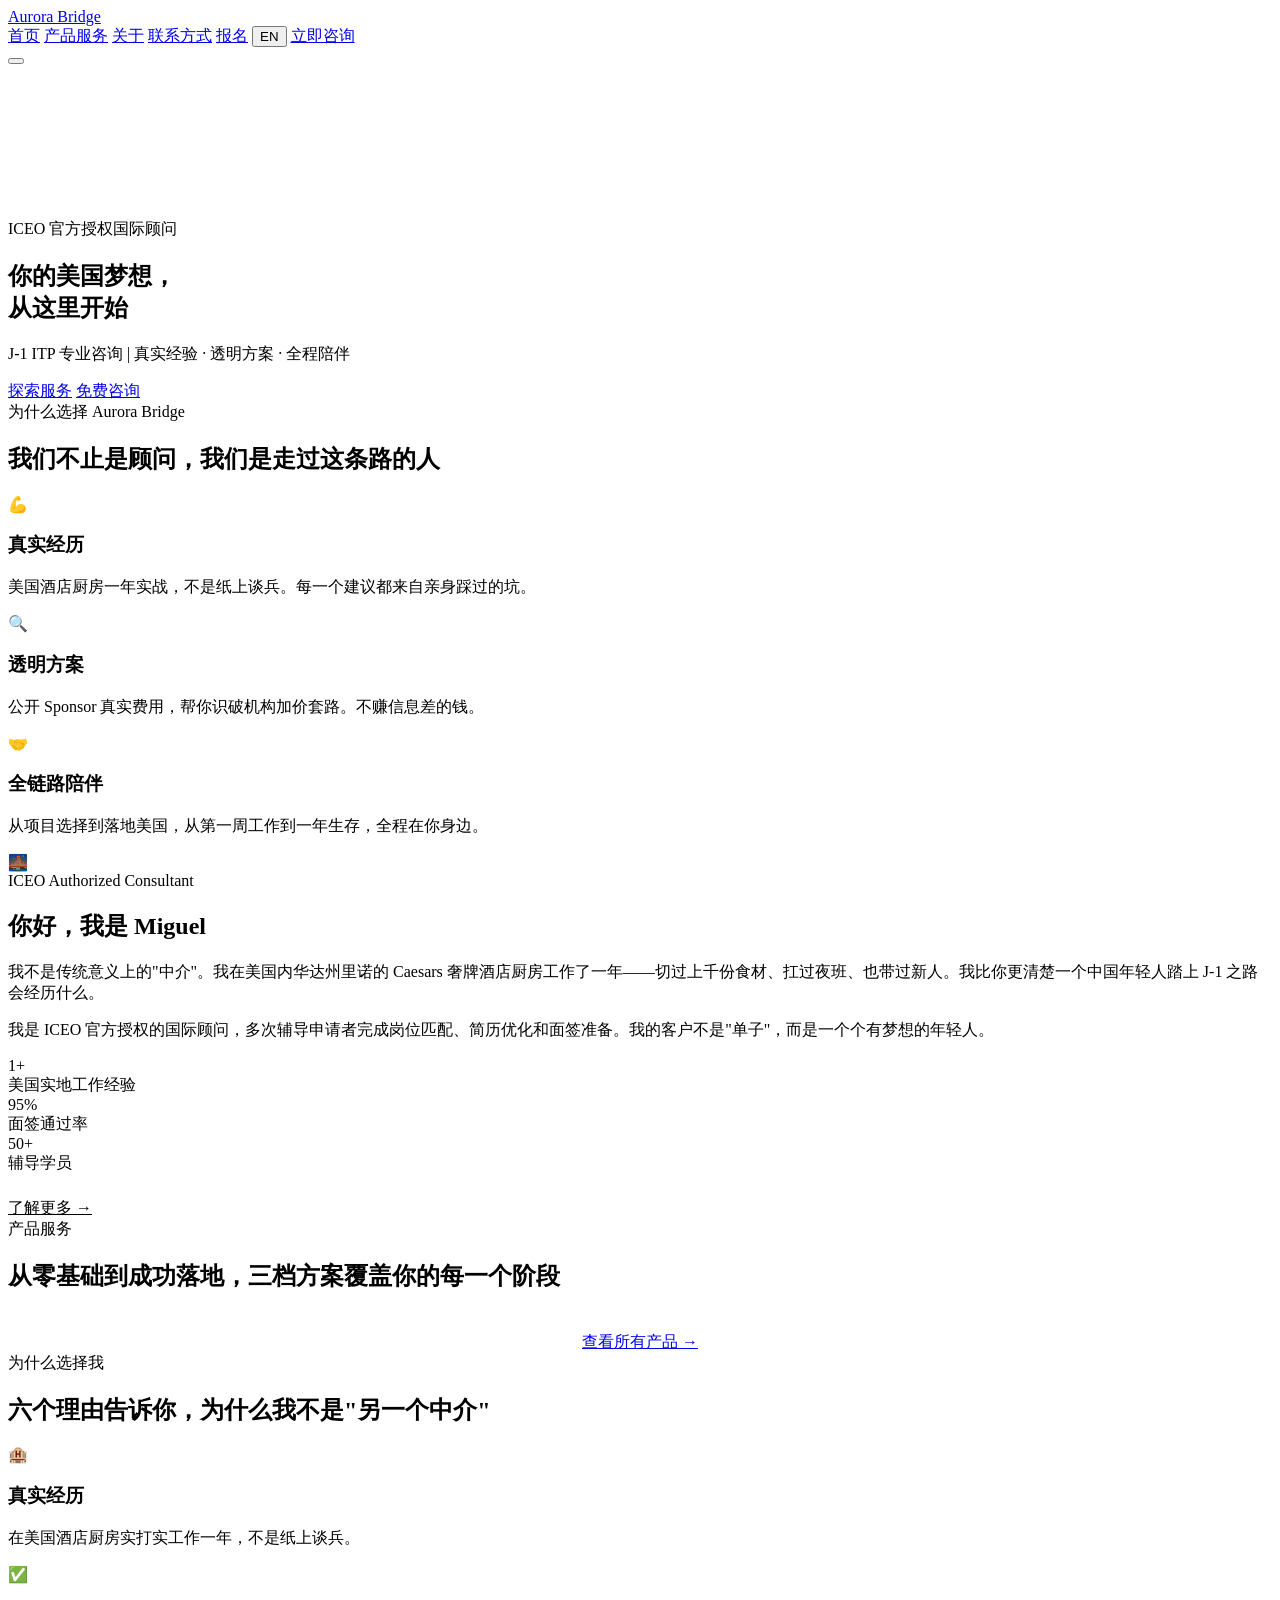
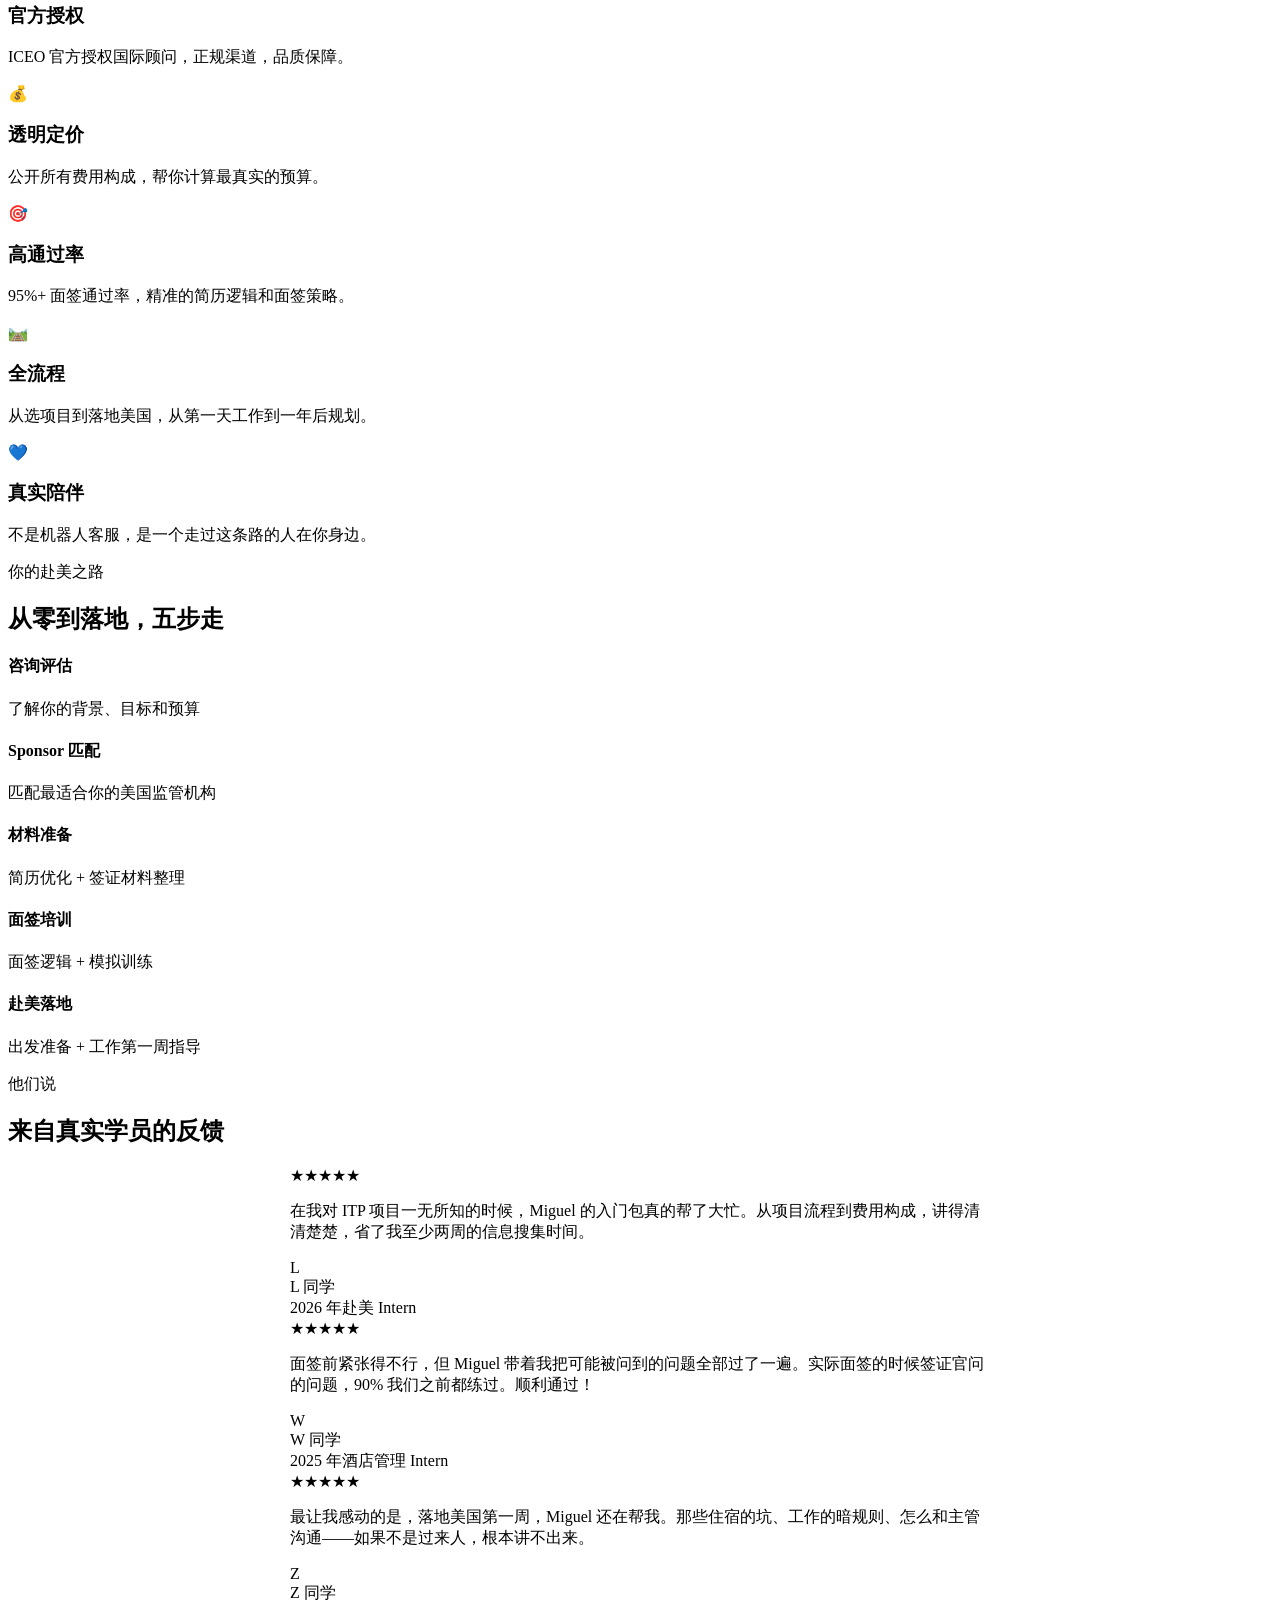
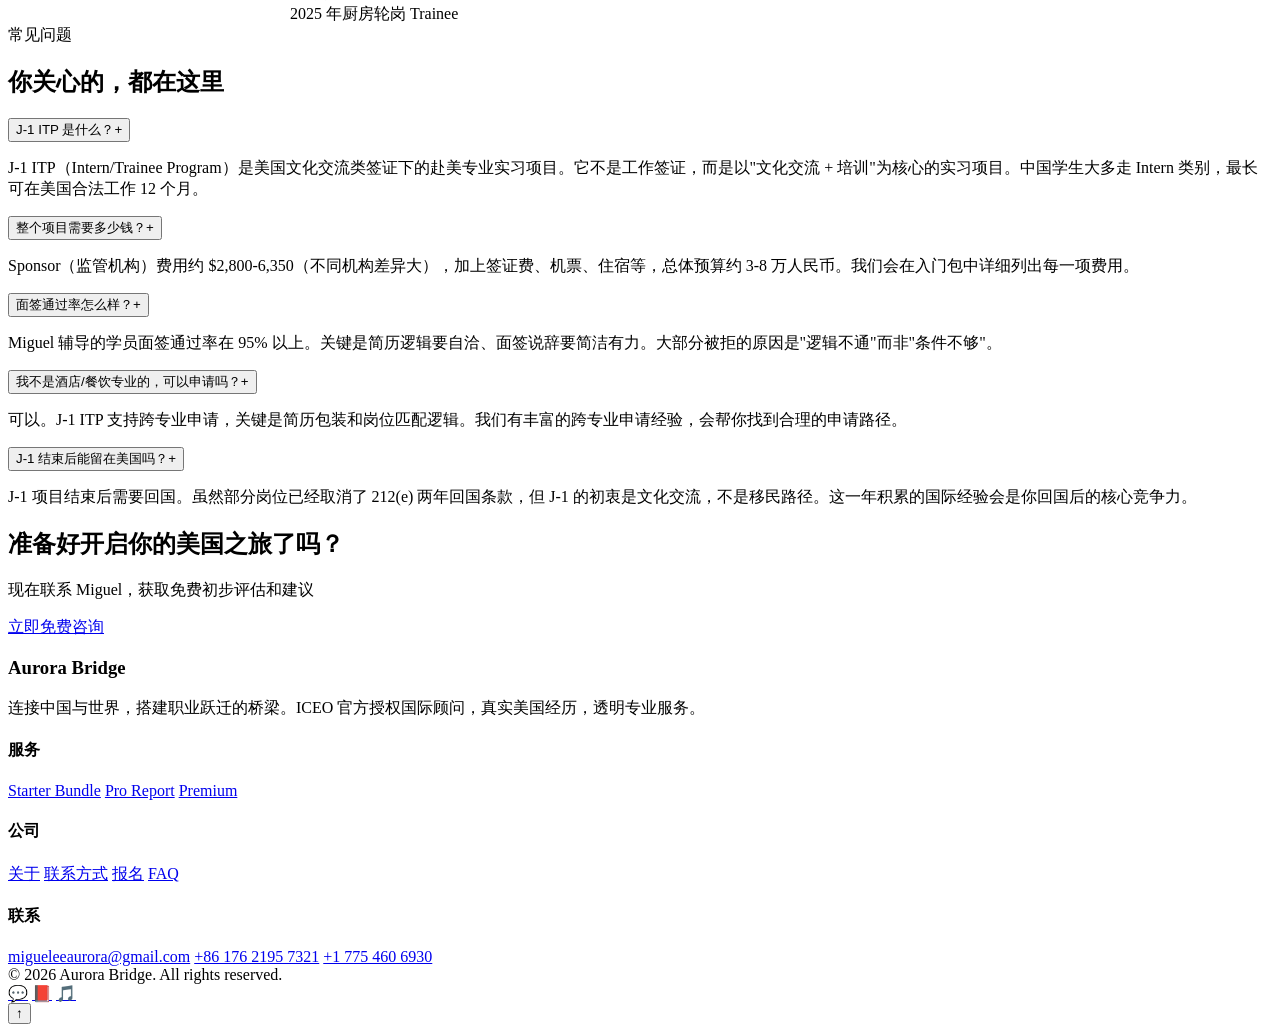
==== index.html @ aa737d5b "Add index.html" ====
<!DOCTYPE html>
<html lang="zh">
<head>
  <meta charset="UTF-8">
  <meta name="viewport" content="width=device-width, initial-scale=1.0">
  <meta name="description" content="Aurora Bridge 极光桥国际 — J-1 ITP Professional Consulting. Real U.S. experience, transparent pricing, end-to-end support for your American journey.">
  <meta name="keywords" content="J-1 ITP, 赴美实习, 美国带薪实习, 国际咨询, Aurora Bridge, Miguel Zhao">
  <meta property="og:title" content="Aurora Bridge — Your American Dream Starts Here">
  <meta property="og:description" content="J-1 ITP Professional Consulting | Real Experience · Transparent Pricing · Full Support">
  <meta property="og:type" content="website">
  <title data-i18n="">Aurora Bridge — 极光桥国际 | J-1 ITP 专业咨询</title>
  <link rel="stylesheet" href="css/styles.css">
  <link rel="icon" href="data:image/svg+xml,<svg xmlns='http://www.w3.org/2000/svg' viewBox='0 0 100 100'><text y='.9em' font-size='90'>🌉</text></svg>">
  <script async src="https://www.googletagmanager.com/gtag/js?id=G-YEW8C3ERGN"></script>
  <script>
    window.dataLayer = window.dataLayer || [];
    function gtag(){dataLayer.push(arguments);}
    gtag('js', new Date());
    gtag('config', 'G-YEW8C3ERGN');
  </script>

</head>
<body>

  <!-- Navigation -->
  <nav class="nav">
    <div class="nav-inner">
      <a href="index.html" class="nav-logo">
        <span class="nav-logo-dot"></span>
        Aurora Bridge
      </a>
      <div class="nav-links">
        <a href="index.html" data-i18n="nav.home">首页</a>
        <a href="products.html" data-i18n="nav.products">产品服务</a>
        <a href="about.html" data-i18n="nav.about">关于</a>
        <a href="contact.html" data-i18n="nav.contact">联系方式</a>
        <a href="register.html" data-i18n="nav.register">报名</a>
        <button id="nav-lang" class="nav-lang" onclick="toggleLang()">EN</button>
        <a href="consult.html" class="nav-cta" data-i18n="nav.consult">立即咨询</a>
      </div>
      <button class="nav-toggle" aria-label="Menu">
        <span></span><span></span><span></span>
      </button>
    </div>
  </nav>

  <!-- Hero Section -->
  <section class="hero">
    <canvas id="aurora-canvas"></canvas>
    <div class="hero-overlay"></div>
    <div class="hero-content">
      <div class="hero-badge" data-i18n="hero.badge">ICEO 官方授权国际顾问</div>
      <h1 class="hero-title">
        <span data-i18n="hero.title.part1">你的美国梦想，</span><br>
        <span class="gold" data-i18n="hero.title.part2">从这里开始</span>
      </h1>
      <p class="hero-subtitle" data-i18n="hero.subtitle">J-1 ITP 专业咨询 | 真实经验 · 透明方案 · 全程陪伴</p>
      <div class="hero-actions">
        <a href="products.html" class="btn btn-primary btn-lg" data-i18n="hero.cta.products">探索服务</a>
        <a href="consult.html" class="btn btn-outline btn-lg" data-i18n="hero.cta.consult">免费咨询</a>
      </div>
    </div>
    <div class="hero-scroll"><span></span></div>
  </section>

  <!-- Value Propositions -->
  <section class="section section-dark">
    <div class="container">
      <div class="section-header animate-on-scroll">
        <div class="section-label" data-i18n="value.title">为什么选择 Aurora Bridge</div>
        <h2 class="section-title" data-i18n="value.subtitle">我们不止是顾问，我们是走过这条路的人</h2>
      </div>
      <div class="value-grid">
        <div class="value-card animate-on-scroll delay-1">
          <div class="value-icon">💪</div>
          <h3 data-i18n="value1.title">真实经历</h3>
          <p data-i18n="value1.desc">美国酒店厨房一年实战，不是纸上谈兵。每一个建议都来自亲身踩过的坑。</p>
        </div>
        <div class="value-card animate-on-scroll delay-2">
          <div class="value-icon">🔍</div>
          <h3 data-i18n="value2.title">透明方案</h3>
          <p data-i18n="value2.desc">公开 Sponsor 真实费用，帮你识破机构加价套路。不赚信息差的钱。</p>
        </div>
        <div class="value-card animate-on-scroll delay-3">
          <div class="value-icon">🤝</div>
          <h3 data-i18n="value3.title">全链路陪伴</h3>
          <p data-i18n="value3.desc">从项目选择到落地美国，从第一周工作到一年生存，全程在你身边。</p>
        </div>
      </div>
    </div>
  </section>

  <!-- About Miguel -->
  <section class="section section-light" id="about">
    <div class="container">
      <div class="about-grid">
        <div class="about-visual animate-on-scroll">
          <div class="about-image-placeholder">🌉</div>
          <div class="about-badge">ICEO Authorized Consultant</div>
        </div>
        <div class="about-text animate-on-scroll delay-1">
          <h2 data-i18n="about.title">你好，我是 Miguel</h2>
          <p data-i18n="about.desc1">我不是传统意义上的"中介"。我在美国内华达州里诺的 Caesars 奢牌酒店厨房工作了一年——切过上千份食材、扛过夜班、也带过新人。我比你更清楚一个中国年轻人踏上 J-1 之路会经历什么。</p>
          <p data-i18n="about.desc2">我是 ICEO 官方授权的国际顾问，多次辅导申请者完成岗位匹配、简历优化和面签准备。我的客户不是"单子"，而是一个个有梦想的年轻人。</p>
          <div class="about-stats">
            <div class="about-stat">
              <div class="about-stat-number">1+</div>
              <div class="about-stat-label" data-i18n="about.stat1label">美国实地工作经验</div>
            </div>
            <div class="about-stat">
              <div class="about-stat-number">95%</div>
              <div class="about-stat-label" data-i18n="about.stat2label">面签通过率</div>
            </div>
            <div class="about-stat">
              <div class="about-stat-number">50+</div>
              <div class="about-stat-label" data-i18n="about.stat3label">辅导学员</div>
            </div>
          </div>
          <div style="margin-top:24px">
            <a href="about.html" class="btn btn-outline" style="color:var(--color-deep);border-color:var(--color-deep);" data-i18n="product.viewdetail">了解更多 →</a>
          </div>
        </div>
      </div>
    </div>
  </section>

  <!-- Products Preview -->
  <section class="section section-dark" id="products">
    <div class="container">
      <div class="section-header animate-on-scroll">
        <div class="section-label" data-i18n="products.title">产品服务</div>
        <h2 class="section-title" data-i18n="products.subtitle">从零基础到成功落地，三档方案覆盖你的每一个阶段</h2>
      </div>
      <div class="product-tiers" id="home-product-tiers"></div>
      <div style="text-align:center;margin-top:40px" class="animate-on-scroll">
        <a href="products.html" class="btn btn-outline">查看所有产品 →</a>
      </div>
    </div>
  </section>

  <!-- Why Choose -->
  <section class="section section-light">
    <div class="container">
      <div class="section-header animate-on-scroll">
        <div class="section-label" data-i18n="why.title">为什么选择我</div>
        <h2 class="section-title" data-i18n="why.subtitle">六个理由告诉你，为什么我不是"另一个中介"</h2>
      </div>
      <div class="why-grid">
        <div class="why-card animate-on-scroll delay-1">
          <div class="why-icon">🏨</div>
          <h3 data-i18n="why1.title">真实经历</h3>
          <p data-i18n="why1.desc">在美国酒店厨房实打实工作一年，不是纸上谈兵。</p>
        </div>
        <div class="why-card animate-on-scroll delay-2">
          <div class="why-icon">✅</div>
          <h3 data-i18n="why2.title">官方授权</h3>
          <p data-i18n="why2.desc">ICEO 官方授权国际顾问，正规渠道，品质保障。</p>
        </div>
        <div class="why-card animate-on-scroll delay-3">
          <div class="why-icon">💰</div>
          <h3 data-i18n="why3.title">透明定价</h3>
          <p data-i18n="why3.desc">公开所有费用构成，帮你计算最真实的预算。</p>
        </div>
        <div class="why-card animate-on-scroll delay-1">
          <div class="why-icon">🎯</div>
          <h3 data-i18n="why4.title">高通过率</h3>
          <p data-i18n="why4.desc">95%+ 面签通过率，精准的简历逻辑和面签策略。</p>
        </div>
        <div class="why-card animate-on-scroll delay-2">
          <div class="why-icon">🛤️</div>
          <h3 data-i18n="why5.title">全流程</h3>
          <p data-i18n="why5.desc">从选项目到落地美国，从第一天工作到一年后规划。</p>
        </div>
        <div class="why-card animate-on-scroll delay-3">
          <div class="why-icon">💙</div>
          <h3 data-i18n="why6.title">真实陪伴</h3>
          <p data-i18n="why6.desc">不是机器人客服，是一个走过这条路的人在你身边。</p>
        </div>
      </div>
    </div>
  </section>

  <!-- Process -->
  <section class="section section-dark">
    <div class="container">
      <div class="section-header animate-on-scroll">
        <div class="section-label" data-i18n="process.title">你的赴美之路</div>
        <h2 class="section-title" data-i18n="process.subtitle">从零到落地，五步走</h2>
      </div>
      <div class="process-timeline">
        <div class="process-step animate-on-scroll delay-1">
          <div class="process-dot"></div>
          <h4 data-i18n="step1.title">咨询评估</h4>
          <p data-i18n="step1.desc">了解你的背景、目标和预算</p>
        </div>
        <div class="process-step animate-on-scroll delay-2">
          <div class="process-dot"></div>
          <h4 data-i18n="step2.title">Sponsor 匹配</h4>
          <p data-i18n="step2.desc">匹配最适合你的美国监管机构</p>
        </div>
        <div class="process-step animate-on-scroll delay-3">
          <div class="process-dot"></div>
          <h4 data-i18n="step3.title">材料准备</h4>
          <p data-i18n="step3.desc">简历优化 + 签证材料整理</p>
        </div>
        <div class="process-step animate-on-scroll delay-4">
          <div class="process-dot"></div>
          <h4 data-i18n="step4.title">面签培训</h4>
          <p data-i18n="step4.desc">面签逻辑 + 模拟训练</p>
        </div>
        <div class="process-step animate-on-scroll delay-4">
          <div class="process-dot"></div>
          <h4 data-i18n="step5.title">赴美落地</h4>
          <p data-i18n="step5.desc">出发准备 + 工作第一周指导</p>
        </div>
      </div>
    </div>
  </section>

  <!-- Testimonials -->
  <section class="section section-light">
    <div class="container">
      <div class="section-header animate-on-scroll">
        <div class="section-label" data-i18n="testimonial.title">他们说</div>
        <h2 class="section-title" data-i18n="testimonial.subtitle">来自真实学员的反馈</h2>
      </div>
      <div style="max-width:700px;margin:0 auto;overflow:hidden">
        <div class="testimonial-track">
          <div class="testimonial-card">
            <div class="testimonial-stars">★★★★★</div>
            <p class="testimonial-text" data-i18n="testimonial1.text">在我对 ITP 项目一无所知的时候，Miguel 的入门包真的帮了大忙。从项目流程到费用构成，讲得清清楚楚，省了我至少两周的信息搜集时间。</p>
            <div class="testimonial-author">
              <div class="testimonial-avatar">L</div>
              <div>
                <div class="testimonial-name" data-i18n="testimonial1.name">L 同学</div>
                <div class="testimonial-role" data-i18n="testimonial1.role">2026 年赴美 Intern</div>
              </div>
            </div>
          </div>
          <div class="testimonial-card">
            <div class="testimonial-stars">★★★★★</div>
            <p class="testimonial-text" data-i18n="testimonial2.text">面签前紧张得不行，但 Miguel 带着我把可能被问到的问题全部过了一遍。实际面签的时候签证官问的问题，90% 我们之前都练过。顺利通过！</p>
            <div class="testimonial-author">
              <div class="testimonial-avatar">W</div>
              <div>
                <div class="testimonial-name" data-i18n="testimonial2.name">W 同学</div>
                <div class="testimonial-role" data-i18n="testimonial2.role">2025 年酒店管理 Intern</div>
              </div>
            </div>
          </div>
          <div class="testimonial-card">
            <div class="testimonial-stars">★★★★★</div>
            <p class="testimonial-text" data-i18n="testimonial3.text">最让我感动的是，落地美国第一周，Miguel 还在帮我。那些住宿的坑、工作的暗规则、怎么和主管沟通——如果不是过来人，根本讲不出来。</p>
            <div class="testimonial-author">
              <div class="testimonial-avatar">Z</div>
              <div>
                <div class="testimonial-name" data-i18n="testimonial3.name">Z 同学</div>
                <div class="testimonial-role" data-i18n="testimonial3.role">2025 年厨房轮岗 Trainee</div>
              </div>
            </div>
          </div>
        </div>
        <div class="testimonial-dots">
          <span class="testimonial-dot active"></span>
          <span class="testimonial-dot"></span>
          <span class="testimonial-dot"></span>
        </div>
      </div>
    </div>
  </section>

  <!-- FAQ -->
  <section class="section section-dark" id="faq">
    <div class="container">
      <div class="section-header animate-on-scroll">
        <div class="section-label" data-i18n="faq.title">常见问题</div>
        <h2 class="section-title" data-i18n="faq.subtitle">你关心的，都在这里</h2>
      </div>
      <div class="faq-list">
        <div class="faq-item">
          <button class="faq-question"><span data-i18n="faq1.q">J-1 ITP 是什么？</span><span class="faq-icon">+</span></button>
          <div class="faq-answer"><p data-i18n="faq1.a">J-1 ITP（Intern/Trainee Program）是美国文化交流类签证下的赴美专业实习项目。它不是工作签证，而是以"文化交流 + 培训"为核心的实习项目。中国学生大多走 Intern 类别，最长可在美国合法工作 12 个月。</p></div>
        </div>
        <div class="faq-item">
          <button class="faq-question"><span data-i18n="faq2.q">整个项目需要多少钱？</span><span class="faq-icon">+</span></button>
          <div class="faq-answer"><p data-i18n="faq2.a">Sponsor（监管机构）费用约 $2,800-6,350（不同机构差异大），加上签证费、机票、住宿等，总体预算约 3-8 万人民币。我们会在入门包中详细列出每一项费用。</p></div>
        </div>
        <div class="faq-item">
          <button class="faq-question"><span data-i18n="faq3.q">面签通过率怎么样？</span><span class="faq-icon">+</span></button>
          <div class="faq-answer"><p data-i18n="faq3.a">Miguel 辅导的学员面签通过率在 95% 以上。关键是简历逻辑要自洽、面签说辞要简洁有力。大部分被拒的原因是"逻辑不通"而非"条件不够"。</p></div>
        </div>
        <div class="faq-item">
          <button class="faq-question"><span data-i18n="faq4.q">我不是酒店/餐饮专业的，可以申请吗？</span><span class="faq-icon">+</span></button>
          <div class="faq-answer"><p data-i18n="faq4.a">可以。J-1 ITP 支持跨专业申请，关键是简历包装和岗位匹配逻辑。我们有丰富的跨专业申请经验，会帮你找到合理的申请路径。</p></div>
        </div>
        <div class="faq-item">
          <button class="faq-question"><span data-i18n="faq5.q">J-1 结束后能留在美国吗？</span><span class="faq-icon">+</span></button>
          <div class="faq-answer"><p data-i18n="faq5.a">J-1 项目结束后需要回国。虽然部分岗位已经取消了 212(e) 两年回国条款，但 J-1 的初衷是文化交流，不是移民路径。这一年积累的国际经验会是你回国后的核心竞争力。</p></div>
        </div>
      </div>
    </div>
  </section>

  <!-- CTA -->
  <section class="cta-section">
    <div class="container">
      <div class="cta-content animate-on-scroll">
        <h2 data-i18n="cta.title">准备好开启你的美国之旅了吗？</h2>
        <p data-i18n="cta.subtitle">现在联系 Miguel，获取免费初步评估和建议</p>
        <a href="consult.html" class="btn btn-primary btn-lg" data-i18n="cta.button">立即免费咨询</a>
      </div>
    </div>
  </section>

  <!-- Footer -->
  <footer class="footer">
    <div class="container">
      <div class="footer-grid">
        <div class="footer-brand">
          <h3>Aurora Bridge</h3>
          <p data-i18n="footer.brand.desc">连接中国与世界，搭建职业跃迁的桥梁。ICEO 官方授权国际顾问，真实美国经历，透明专业服务。</p>
        </div>
        <div class="footer-col">
          <h4 data-i18n="footer.services">服务</h4>
          <a href="products.html?id=starter-bundle">Starter Bundle</a>
          <a href="products.html?id=pro-report">Pro Report</a>
          <a href="products.html?id=premium-landing">Premium</a>
        </div>
        <div class="footer-col">
          <h4 data-i18n="footer.company">公司</h4>
          <a href="about.html" data-i18n="nav.about">关于</a>
          <a href="contact.html" data-i18n="nav.contact">联系方式</a>
        <a href="register.html" data-i18n="nav.register">报名</a>
          <a href="faq.html">FAQ</a>
        </div>
        <div class="footer-col">
          <h4 data-i18n="footer.contact">联系</h4>
          <a href="mailto:migueleeaurora@gmail.com">migueleeaurora@gmail.com</a>
          <a href="tel:+8617621957321">+86 176 2195 7321</a>
          <a href="tel:+17754606930">+1 775 460 6930</a>
        </div>
      </div>
      <div class="footer-bottom">
        <span data-i18n="footer.copyright">© 2026 Aurora Bridge. All rights reserved.</span>
        <div class="footer-social">
          <a href="#" title="WeChat">💬</a>
          <a href="#" title="小红书">📕</a>
          <a href="#" title="TikTok">🎵</a>
        </div>
      </div>
    </div>
  </footer>

  <!-- Back to Top -->
  <button class="back-to-top" onclick="window.scrollTo({top:0,behavior:'smooth'})">↑</button>

  <script src="js/i18n.js"></script>
  <script src="js/products.js"></script>
  <script src="js/app.js"></script>
  <script>
    // Render product tiers on home page
    document.addEventListener('DOMContentLoaded', () => {
      const container = document.getElementById('home-product-tiers');
      if (container) {
        const allProducts = products;
        container.innerHTML = allProducts.map(p => `
          <div class="tier-card ${p.featured ? 'featured' : ''} animate-on-scroll">
            <span class="tier-badge ${p.tier}">${p.tier === 'starter' ? '入门 Starter' : p.tier === 'pro' ? '进阶 Pro' : '尊享 Premium'}</span>
            <h3 class="tier-name">${p.name.zh}</h3>
            <div class="tier-desc">${p.tagline.zh}</div>
            <ul class="tier-list">
              ${p.includes.slice(0, 3).map(i => `<li>${i.zh}</li>`).join('')}
            </ul>
            <a href="product-detail.html?id=${p.id}" class="btn ${p.featured ? 'btn-primary' : 'btn-outline'}" style="${!p.featured ? 'color:var(--color-deep);border-color:var(--color-deep);' : ''}">查看详情 →</a>
          </div>
        `).join('');

        // Re-observe after dynamic content
        document.querySelectorAll('.animate-on-scroll').forEach(el => {
          const observer = new IntersectionObserver((entries) => {
            entries.forEach(entry => {
              if (entry.isIntersecting) entry.target.classList.add('visible');
            });
          }, { threshold: 0.15, rootMargin: '0px 0px -50px 0px' });
          observer.observe(el);
        });
      }
    });
  </script>
</body>
</html>
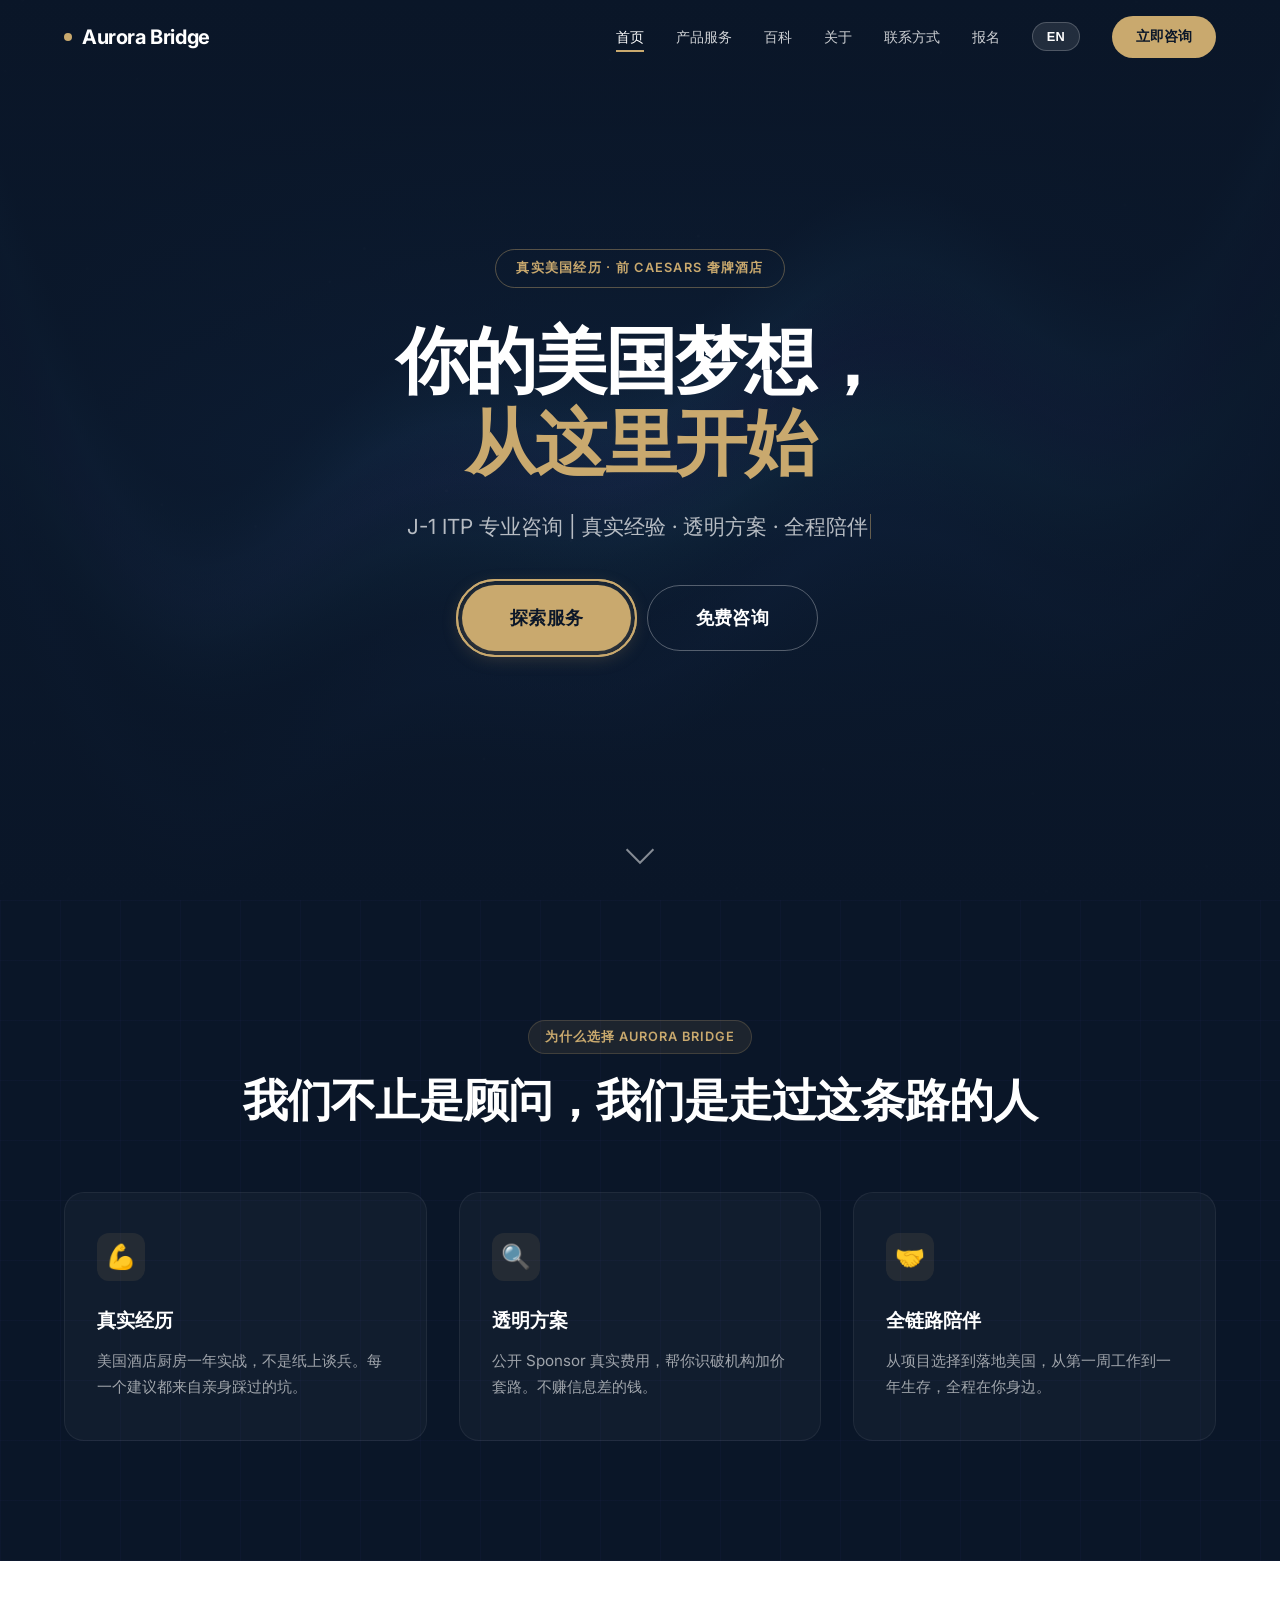
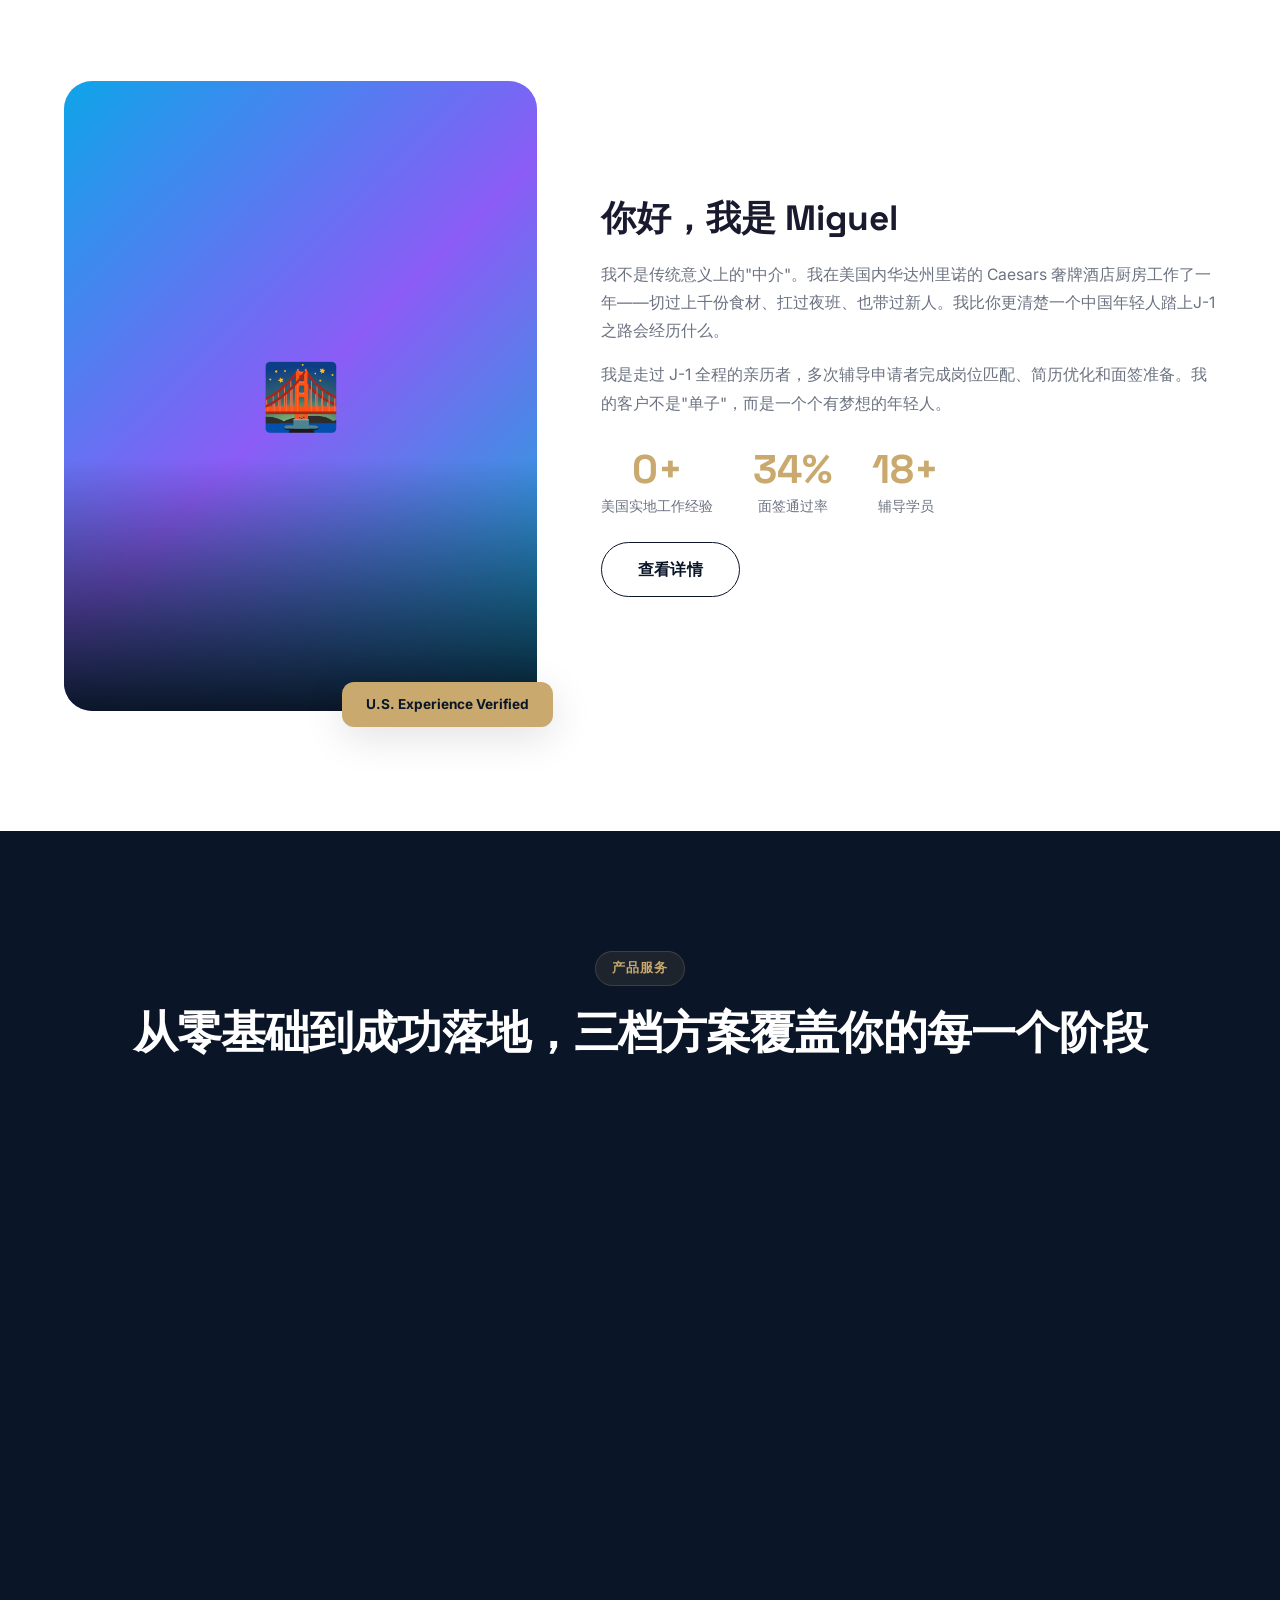
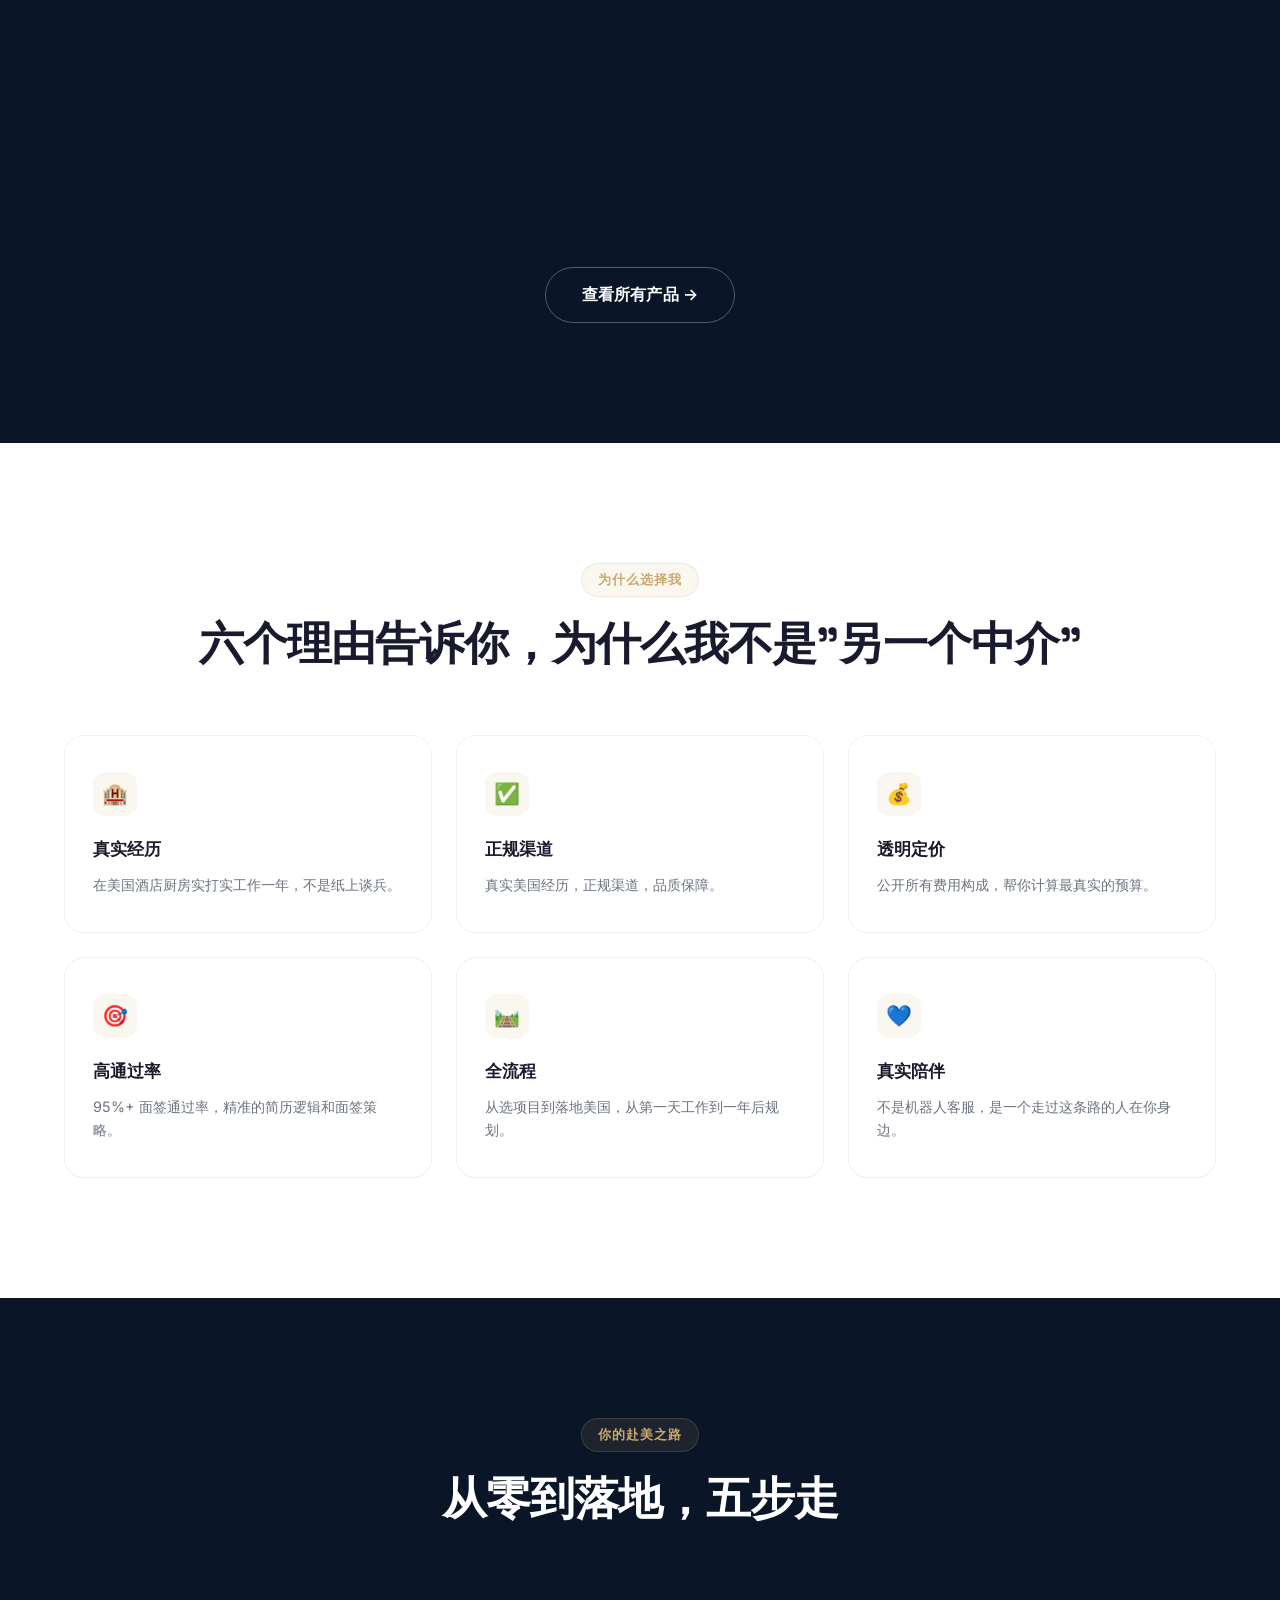
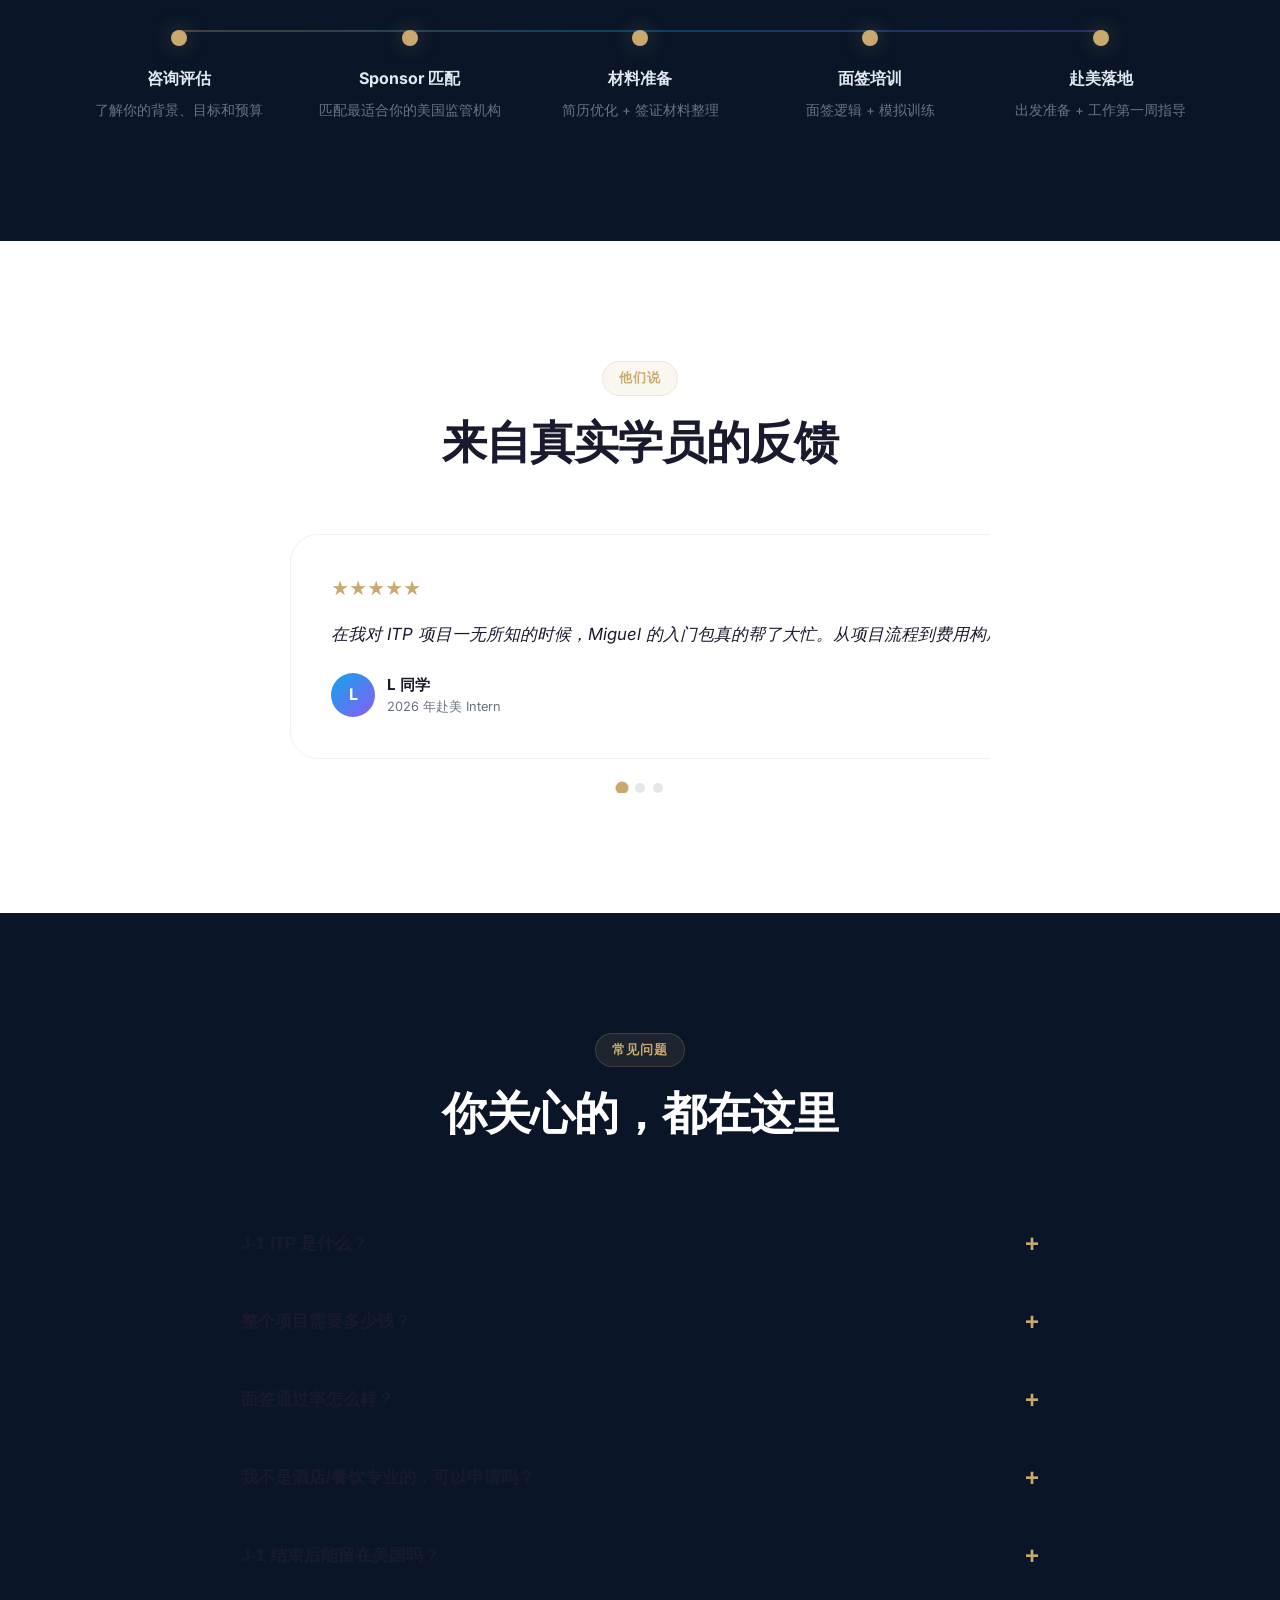
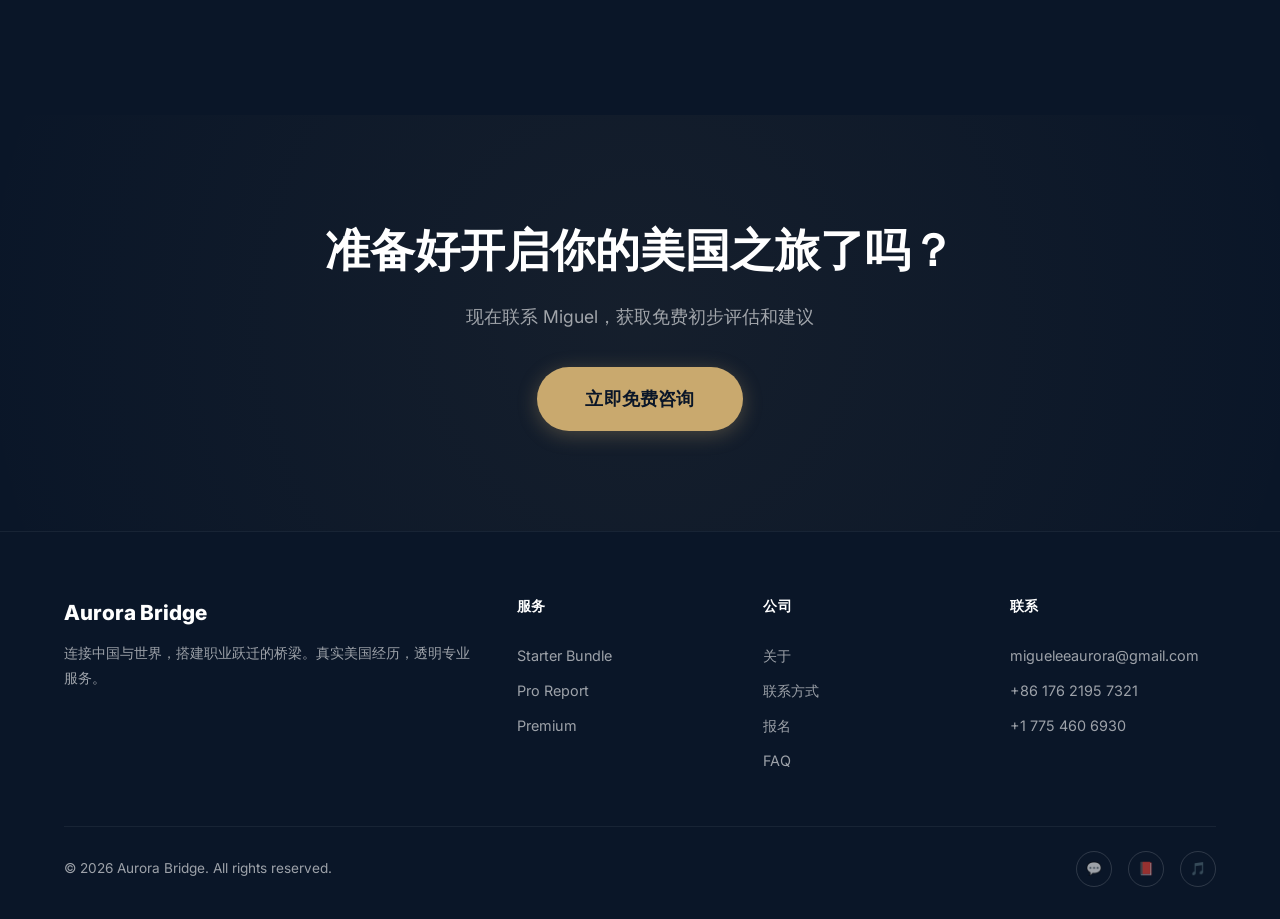
==== commit 4e9f73a1: "V2: 移除 ICEO + 调整价格 + 美式动态风格 + 百科页 + AI 助手" ====
--- a/index.html
+++ b/index.html
@@ -10,6 +10,8 @@
   <meta property="og:type" content="website">
   <title data-i18n="">Aurora Bridge — 极光桥国际 | J-1 ITP 专业咨询</title>
   <link rel="stylesheet" href="css/styles.css">
+  <link rel="preconnect" href="https://fonts.googleapis.com">
+  <link rel="preconnect" href="https://fonts.gstatic.com" crossorigin>
   <link rel="icon" href="data:image/svg+xml,<svg xmlns='http://www.w3.org/2000/svg' viewBox='0 0 100 100'><text y='.9em' font-size='90'>🌉</text></svg>">
   <script async src="https://www.googletagmanager.com/gtag/js?id=G-YEW8C3ERGN"></script>
   <script>
@@ -21,6 +23,9 @@
 
 </head>
 <body>
+
+  <!-- Reading Progress Bar -->
+  <div class="reading-progress" id="reading-progress"></div>
 
   <!-- Navigation -->
   <nav class="nav">
@@ -31,7 +36,8 @@
       </a>
       <div class="nav-links">
         <a href="index.html" data-i18n="nav.home">首页</a>
-        <a href="products.html" data-i18n="nav.products">产品服务</a>
+        <a href="products.html">产品服务</a>
+        <a href="guide.html">百科</a>
         <a href="about.html" data-i18n="nav.about">关于</a>
         <a href="contact.html" data-i18n="nav.contact">联系方式</a>
         <a href="register.html" data-i18n="nav.register">报名</a>
@@ -45,43 +51,43 @@
   </nav>
 
   <!-- Hero Section -->
-  <section class="hero">
+  <section class="hero" id="hero-section">
     <canvas id="aurora-canvas"></canvas>
     <div class="hero-overlay"></div>
     <div class="hero-content">
-      <div class="hero-badge" data-i18n="hero.badge">ICEO 官方授权国际顾问</div>
-      <h1 class="hero-title">
+      <div class="hero-badge reveal-scale" data-i18n="hero.badge">真实美国经历 · 前 Caesars 奢牌酒店</div>
+      <h1 class="hero-title reveal-up">
         <span data-i18n="hero.title.part1">你的美国梦想，</span><br>
         <span class="gold" data-i18n="hero.title.part2">从这里开始</span>
       </h1>
-      <p class="hero-subtitle" data-i18n="hero.subtitle">J-1 ITP 专业咨询 | 真实经验 · 透明方案 · 全程陪伴</p>
-      <div class="hero-actions">
-        <a href="products.html" class="btn btn-primary btn-lg" data-i18n="hero.cta.products">探索服务</a>
-        <a href="consult.html" class="btn btn-outline btn-lg" data-i18n="hero.cta.consult">免费咨询</a>
+      <p class="hero-subtitle typing-cursor reveal-up stagger-1" data-i18n="hero.subtitle">J-1 ITP 专业咨询 | 真实经验 · 透明方案 · 全程陪伴</p>
+      <div class="hero-actions reveal-up stagger-2">
+        <a href="products.html" class="btn btn-primary btn-lg pulse-ring" data-i18n="hero.cta.products">探索服务</a>
+        <a href="consult.html" class="btn btn-outline btn-lg btn-magnetic" data-i18n="hero.cta.consult">免费咨询</a>
       </div>
     </div>
     <div class="hero-scroll"><span></span></div>
   </section>
 
   <!-- Value Propositions -->
-  <section class="section section-dark">
-    <div class="container">
-      <div class="section-header animate-on-scroll">
+  <section class="section section-dark bg-grid">
+    <div class="container">
+      <div class="section-header reveal-up">
         <div class="section-label" data-i18n="value.title">为什么选择 Aurora Bridge</div>
         <h2 class="section-title" data-i18n="value.subtitle">我们不止是顾问，我们是走过这条路的人</h2>
       </div>
       <div class="value-grid">
-        <div class="value-card animate-on-scroll delay-1">
+        <div class="value-card glow-card reveal-up stagger-1">
           <div class="value-icon">💪</div>
           <h3 data-i18n="value1.title">真实经历</h3>
           <p data-i18n="value1.desc">美国酒店厨房一年实战，不是纸上谈兵。每一个建议都来自亲身踩过的坑。</p>
         </div>
-        <div class="value-card animate-on-scroll delay-2">
+        <div class="value-card glow-card reveal-up stagger-2">
           <div class="value-icon">🔍</div>
           <h3 data-i18n="value2.title">透明方案</h3>
-          <p data-i18n="value2.desc">公开 Sponsor 真实费用，帮你识破机构加价套路。不赚信息差的钱。</p>
-        </div>
-        <div class="value-card animate-on-scroll delay-3">
+          <p data-i18n="value2.desc">公开 Sponsor 真实费用��帮你识破机构加价套路。不赚信息差的钱。</p>
+        </div>
+        <div class="value-card glow-card reveal-up stagger-3">
           <div class="value-icon">🤝</div>
           <h3 data-i18n="value3.title">全链路陪伴</h3>
           <p data-i18n="value3.desc">从项目选择到落地美国，从第一周工作到一年生存，全程在你身边。</p>
@@ -96,12 +102,12 @@
       <div class="about-grid">
         <div class="about-visual animate-on-scroll">
           <div class="about-image-placeholder">🌉</div>
-          <div class="about-badge">ICEO Authorized Consultant</div>
+          <div class="about-badge">U.S. Experience Verified</div>
         </div>
         <div class="about-text animate-on-scroll delay-1">
           <h2 data-i18n="about.title">你好，我是 Miguel</h2>
           <p data-i18n="about.desc1">我不是传统意义上的"中介"。我在美国内华达州里诺的 Caesars 奢牌酒店厨房工作了一年——切过上千份食材、扛过夜班、也带过新人。我比你更清楚一个中国年轻人踏上 J-1 之路会经历什么。</p>
-          <p data-i18n="about.desc2">我是 ICEO 官方授权的国际顾问，多次辅导申请者完成岗位匹配、简历优化和面签准备。我的客户不是"单子"，而是一个个有梦想的年轻人。</p>
+          <p data-i18n="about.desc2">我是 走过 J-1 全程的亲历者，多次辅导申请者完成岗位匹配、简历优化和面签准备。我的客户不是"单子"，而是一个个有梦想的年轻人。</p>
           <div class="about-stats">
             <div class="about-stat">
               <div class="about-stat-number">1+</div>
@@ -154,7 +160,7 @@
         <div class="why-card animate-on-scroll delay-2">
           <div class="why-icon">✅</div>
           <h3 data-i18n="why2.title">官方授权</h3>
-          <p data-i18n="why2.desc">ICEO 官方授权国际顾问，正规渠道，品质保障。</p>
+          <p data-i18n="why2.desc">真实美国经历，正规渠道，品质保障。</p>
         </div>
         <div class="why-card animate-on-scroll delay-3">
           <div class="why-icon">💰</div>
@@ -318,7 +324,7 @@
       <div class="footer-grid">
         <div class="footer-brand">
           <h3>Aurora Bridge</h3>
-          <p data-i18n="footer.brand.desc">连接中国与世界，搭建职业跃迁的桥梁。ICEO 官方授权国际顾问，真实美国经历，透明专业服务。</p>
+          <p data-i18n="footer.brand.desc">连接中国与世界，搭建职业跃迁的桥梁。真实美国经历，透明专业服务。</p>
         </div>
         <div class="footer-col">
           <h4 data-i18n="footer.services">服务</h4>
@@ -356,6 +362,8 @@
 
   <script src="js/i18n.js"></script>
   <script src="js/products.js"></script>
+  <script src="js/knowledge-base.js"></script>
+  <script src="js/ai-assistant.js"></script>
   <script src="js/app.js"></script>
   <script>
     // Render product tiers on home page
@@ -363,27 +371,23 @@
       const container = document.getElementById('home-product-tiers');
       if (container) {
         const allProducts = products;
-        container.innerHTML = allProducts.map(p => `
-          <div class="tier-card ${p.featured ? 'featured' : ''} animate-on-scroll">
+        container.innerHTML = allProducts.map((p, i) => `
+          <div class="tier-card glow-card ${p.featured ? 'featured' : ''} reveal-up stagger-${i + 1}">
             <span class="tier-badge ${p.tier}">${p.tier === 'starter' ? '入门 Starter' : p.tier === 'pro' ? '进阶 Pro' : '尊享 Premium'}</span>
             <h3 class="tier-name">${p.name.zh}</h3>
-            <div class="tier-desc">${p.tagline.zh}</div>
+            <div class="tier-price" style="font-size:1.5rem;font-weight:700;margin:12px 0;color:var(--color-gold)">${p.price.zh} <span style="font-size:0.8rem;font-weight:400">起</span></div>
+            <div class="tier-desc" style="margin-bottom:16px">${p.tagline.zh}</div>
             <ul class="tier-list">
-              ${p.includes.slice(0, 3).map(i => `<li>${i.zh}</li>`).join('')}
+              ${p.includes.slice(0, 3).map(i => `<li>${i.zh.substring(0, 50)}...</li>`).join('')}
             </ul>
-            <a href="product-detail.html?id=${p.id}" class="btn ${p.featured ? 'btn-primary' : 'btn-outline'}" style="${!p.featured ? 'color:var(--color-deep);border-color:var(--color-deep);' : ''}">查看详情 →</a>
+            ${p.valueAnchor ? `
+              <div style="margin-top:16px;padding:12px;background:rgba(16,185,129,0.08);border:1px solid rgba(16,185,129,0.2);border-radius:8px;font-size:0.8rem;color:#059669;text-align:center">
+                ${p.valueAnchor.roi.zh}
+              </div>
+            ` : ''}
+            <a href="product-detail.html?id=${p.id}" class="btn ${p.featured ? 'btn-primary' : 'btn-outline'}" style="margin-top:16px;${!p.featured ? 'color:var(--color-deep);border-color:var(--color-deep);' : ''}">查看详情 →</a>
           </div>
         `).join('');
-
-        // Re-observe after dynamic content
-        document.querySelectorAll('.animate-on-scroll').forEach(el => {
-          const observer = new IntersectionObserver((entries) => {
-            entries.forEach(entry => {
-              if (entry.isIntersecting) entry.target.classList.add('visible');
-            });
-          }, { threshold: 0.15, rootMargin: '0px 0px -50px 0px' });
-          observer.observe(el);
-        });
       }
     });
   </script>
--- a/css/styles.css
+++ b/css/styles.css
@@ -0,0 +1,3197 @@
+/* ============================================================
+   Aurora Bridge / 极光桥国际 — Design System v2
+   ============================================================ */
+
+/* --- Google Fonts --- */
+@import url('https://fonts.googleapis.com/css2?family=Inter:wght@400;500;600;700;800;900&family=Space+Grotesk:wght@400;500;600;700&display=swap');
+
+/* --- CSS Variables --- */
+:root {
+  /* Colors — Core */
+  --color-deep: #0A1628;
+  --color-dark: #0F2440;
+  --color-mid: #1A3355;
+  --color-gold: #C9A96E;
+  --color-gold-light: #DBC594;
+  --color-gold-glow: rgba(201, 169, 110, 0.3);
+  --color-cream: #FAF9F6;
+  --color-white: #FFFFFF;
+  --color-text: #1A1A2E;
+  --color-text-light: #6B7280;
+  --color-text-on-dark: #E2E8F0;
+  --color-border: #E5E7EB;
+  --color-border-light: #F0F0F0;
+  --color-success: #10B981;
+  --color-error: #EF4444;
+
+  /* Aurora Colors */
+  --aurora-1: #0EA5E9;
+  --aurora-2: #8B5CF6;
+  --aurora-3: #06B6D4;
+  --aurora-4: #14B8A6;
+
+  /* New Accents — V2 */
+  --accent-electric: #6366F1;
+  --accent-cyan: #06B6D4;
+  --accent-emerald: #10B981;
+  --gradient-aurora: linear-gradient(135deg, #6366F1, #06B6D4, #10B981);
+  --gradient-hero: linear-gradient(180deg, #0A1628 0%, #0F2440 40%, #1A3355 100%);
+  --glow-purple: rgba(99, 102, 241, 0.15);
+  --glow-cyan: rgba(6, 182, 212, 0.12);
+
+  /* Typography */
+  --font-sans: "Inter", -apple-system, BlinkMacSystemFont, "SF Pro Display", "Segoe UI", "PingFang SC", "Hiragino Sans GB", "Microsoft YaHei", "Noto Sans SC", sans-serif;
+  --font-display: "Space Grotesk", "SF Pro Display", -apple-system, BlinkMacSystemFont, "PingFang SC", "Noto Sans SC", sans-serif;
+
+  /* Spacing */
+  --section-padding: 120px 0;
+  --container-max: 1200px;
+  --container-padding: 0 24px;
+
+  /* Shadows */
+  --shadow-sm: 0 1px 3px rgba(0, 0, 0, 0.08);
+  --shadow-md: 0 4px 20px rgba(0, 0, 0, 0.10);
+  --shadow-lg: 0 10px 40px rgba(0, 0, 0, 0.12);
+  --shadow-xl: 0 20px 60px rgba(0, 0, 0, 0.15);
+  --shadow-gold: 0 4px 24px rgba(201, 169, 110, 0.25);
+  --shadow-glow: 0 0 40px rgba(99, 102, 241, 0.15);
+
+  /* Border Radius */
+  --radius-sm: 8px;
+  --radius-md: 12px;
+  --radius-lg: 20px;
+  --radius-xl: 28px;
+  --radius-full: 9999px;
+
+  /* Transitions */
+  --transition-fast: 0.2s cubic-bezier(0.4, 0, 0.2, 1);
+  --transition-base: 0.3s cubic-bezier(0.4, 0, 0.2, 1);
+  --transition-slow: 0.6s cubic-bezier(0.4, 0, 0.2, 1);
+  --transition-spring: 0.5s cubic-bezier(0.34, 1.56, 0.64, 1);
+  --transition-smooth: 0.5s cubic-bezier(0.16, 1, 0.3, 1);
+}
+
+/* --- Reset & Base --- */
+*, *::before, *::after {
+  margin: 0;
+  padding: 0;
+  box-sizing: border-box;
+}
+
+html {
+  scroll-behavior: smooth;
+  font-size: 16px;
+  -webkit-font-smoothing: antialiased;
+  -moz-osx-font-smoothing: grayscale;
+}
+
+body {
+  font-family: var(--font-sans);
+  color: var(--color-text);
+  background: var(--color-cream);
+  line-height: 1.6;
+  overflow-x: hidden;
+}
+
+a {
+  text-decoration: none;
+  color: inherit;
+}
+
+ul { list-style: none; }
+
+img {
+  max-width: 100%;
+  height: auto;
+  display: block;
+}
+
+/* --- Container --- */
+.container {
+  max-width: var(--container-max);
+  margin: 0 auto;
+  padding: var(--container-padding);
+  width: 100%;
+}
+
+.container-narrow {
+  max-width: 900px;
+  margin: 0 auto;
+  padding: var(--container-padding);
+}
+
+/* ============================================================
+   Navigation
+   ============================================================ */
+
+.nav {
+  position: fixed;
+  top: 0;
+  left: 0;
+  right: 0;
+  z-index: 1000;
+  padding: 16px 0;
+  transition: var(--transition-base);
+}
+
+.nav.scrolled {
+  background: rgba(10, 22, 40, 0.85);
+  backdrop-filter: blur(20px);
+  -webkit-backdrop-filter: blur(20px);
+  box-shadow: 0 4px 30px rgba(0, 0, 0, 0.15);
+  padding: 10px 0;
+}
+
+.nav-inner {
+  display: flex;
+  align-items: center;
+  justify-content: space-between;
+  max-width: var(--container-max);
+  margin: 0 auto;
+  padding: var(--container-padding);
+}
+
+.nav-logo {
+  display: flex;
+  align-items: center;
+  gap: 10px;
+  font-size: 1.25rem;
+  font-weight: 700;
+  color: var(--color-white);
+  letter-spacing: -0.02em;
+}
+
+.nav-logo-dot {
+  width: 8px;
+  height: 8px;
+  background: var(--color-gold);
+  border-radius: 50%;
+  animation: logoPulse 2s ease-in-out infinite;
+}
+
+@keyframes logoPulse {
+  0%, 100% { opacity: 1; transform: scale(1); }
+  50% { opacity: 0.5; transform: scale(1.5); }
+}
+
+.nav-links {
+  display: flex;
+  align-items: center;
+  gap: 32px;
+}
+
+.nav-links a {
+  color: rgba(255, 255, 255, 0.8);
+  font-size: 0.9rem;
+  font-weight: 500;
+  transition: var(--transition-fast);
+  position: relative;
+}
+
+.nav-links a:hover,
+.nav-links a.active {
+  color: var(--color-white);
+}
+
+.nav-links a::after {
+  content: '';
+  position: absolute;
+  bottom: -4px;
+  left: 0;
+  right: 0;
+  height: 2px;
+  background: var(--color-gold);
+  transform: scaleX(0);
+  transition: transform var(--transition-base);
+}
+
+.nav-links a:hover::after,
+.nav-links a.active::after {
+  transform: scaleX(1);
+}
+
+.nav-lang {
+  background: rgba(255, 255, 255, 0.1);
+  border: 1px solid rgba(255, 255, 255, 0.2);
+  color: var(--color-white);
+  padding: 6px 14px;
+  border-radius: var(--radius-full);
+  font-size: 0.8rem;
+  font-weight: 600;
+  cursor: pointer;
+  transition: var(--transition-fast);
+  letter-spacing: 0.02em;
+}
+
+.nav-lang:hover {
+  background: rgba(255, 255, 255, 0.2);
+  border-color: rgba(255, 255, 255, 0.4);
+}
+
+.nav-cta {
+  background: var(--color-gold);
+  color: var(--color-deep) !important;
+  padding: 10px 24px;
+  border-radius: var(--radius-full);
+  font-weight: 600 !important;
+  font-size: 0.85rem !important;
+  transition: var(--transition-spring) !important;
+}
+
+.nav-cta:hover {
+  transform: scale(1.05);
+  box-shadow: var(--shadow-gold);
+}
+
+.nav-cta::after { display: none !important; }
+
+/* Mobile Nav */
+.nav-toggle {
+  display: none;
+  flex-direction: column;
+  gap: 5px;
+  cursor: pointer;
+  z-index: 1001;
+  background: none;
+  border: none;
+  padding: 4px;
+}
+
+.nav-toggle span {
+  display: block;
+  width: 24px;
+  height: 2px;
+  background: var(--color-white);
+  border-radius: 2px;
+  transition: var(--transition-base);
+}
+
+.nav-toggle.active span:nth-child(1) {
+  transform: rotate(45deg) translate(5px, 5px);
+}
+
+.nav-toggle.active span:nth-child(2) {
+  opacity: 0;
+}
+
+.nav-toggle.active span:nth-child(3) {
+  transform: rotate(-45deg) translate(5px, -5px);
+}
+
+@media (max-width: 768px) {
+  .nav-toggle { display: flex; }
+
+  .nav-links {
+    position: fixed;
+    top: 0;
+    right: -100%;
+    width: 280px;
+    height: 100vh;
+    background: var(--color-deep);
+    flex-direction: column;
+    justify-content: center;
+    gap: 24px;
+    padding: 60px 40px;
+    transition: var(--transition-base);
+    box-shadow: -10px 0 40px rgba(0, 0, 0, 0.3);
+  }
+
+  .nav-links.open {
+    right: 0;
+  }
+
+  .nav-lang { margin-top: 12px; }
+}
+
+/* ============================================================
+   Hero Section
+   ============================================================ */
+
+.hero {
+  position: relative;
+  min-height: 100vh;
+  display: flex;
+  align-items: center;
+  justify-content: center;
+  overflow: hidden;
+  background: var(--color-deep);
+}
+
+#aurora-canvas {
+  position: absolute;
+  top: 0;
+  left: 0;
+  width: 100%;
+  height: 100%;
+  z-index: 1;
+}
+
+.hero-overlay {
+  position: absolute;
+  top: 0;
+  left: 0;
+  width: 100%;
+  height: 100%;
+  background: radial-gradient(ellipse at center, rgba(10, 22, 40, 0.4) 0%, rgba(10, 22, 40, 0.85) 70%);
+  z-index: 2;
+}
+
+.hero-content {
+  position: relative;
+  z-index: 3;
+  text-align: center;
+  max-width: 800px;
+  padding: 0 24px;
+}
+
+.hero-badge {
+  display: inline-block;
+  padding: 8px 20px;
+  border: 1px solid rgba(201, 169, 110, 0.4);
+  border-radius: var(--radius-full);
+  color: var(--color-gold);
+  font-size: 0.8rem;
+  font-weight: 600;
+  letter-spacing: 0.1em;
+  text-transform: uppercase;
+  margin-bottom: 32px;
+  animation: fadeInUp 0.8s ease-out;
+}
+
+.hero-title {
+  font-family: var(--font-display);
+  font-size: clamp(2.5rem, 6vw, 4.5rem);
+  font-weight: 800;
+  color: var(--color-white);
+  line-height: 1.15;
+  letter-spacing: -0.03em;
+  margin-bottom: 24px;
+  animation: fadeInUp 0.8s ease-out 0.15s both;
+}
+
+.hero-title .gold {
+  color: var(--color-gold);
+}
+
+.hero-subtitle {
+  font-size: clamp(1rem, 2vw, 1.3rem);
+  color: rgba(255, 255, 255, 0.7);
+  margin-bottom: 40px;
+  line-height: 1.7;
+  animation: fadeInUp 0.8s ease-out 0.3s both;
+}
+
+.hero-actions {
+  display: flex;
+  gap: 16px;
+  justify-content: center;
+  flex-wrap: wrap;
+  animation: fadeInUp 0.8s ease-out 0.45s both;
+}
+
+.btn {
+  display: inline-flex;
+  align-items: center;
+  justify-content: center;
+  padding: 14px 36px;
+  border-radius: var(--radius-full);
+  font-size: 1rem;
+  font-weight: 600;
+  cursor: pointer;
+  border: none;
+  transition: var(--transition-spring);
+  letter-spacing: 0.01em;
+}
+
+.btn-primary {
+  background: var(--color-gold);
+  color: var(--color-deep);
+  box-shadow: 0 4px 20px rgba(201, 169, 110, 0.3);
+}
+
+.btn-primary:hover {
+  transform: translateY(-2px) scale(1.03);
+  box-shadow: 0 8px 32px rgba(201, 169, 110, 0.4);
+}
+
+.btn-outline {
+  background: transparent;
+  color: var(--color-white);
+  border: 1.5px solid rgba(255, 255, 255, 0.3);
+}
+
+.btn-outline:hover {
+  border-color: var(--color-white);
+  background: rgba(255, 255, 255, 0.05);
+  transform: translateY(-2px);
+}
+
+.btn-lg {
+  padding: 18px 48px;
+  font-size: 1.1rem;
+}
+
+.hero-scroll {
+  position: absolute;
+  bottom: 40px;
+  left: 50%;
+  transform: translateX(-50%);
+  z-index: 3;
+  animation: bounce 2s ease-in-out infinite;
+}
+
+.hero-scroll span {
+  display: block;
+  width: 20px;
+  height: 20px;
+  border-right: 2px solid rgba(255, 255, 255, 0.5);
+  border-bottom: 2px solid rgba(255, 255, 255, 0.5);
+  transform: rotate(45deg);
+}
+
+@keyframes bounce {
+  0%, 100% { transform: translateX(-50%) translateY(0); }
+  50% { transform: translateX(-50%) translateY(10px); }
+}
+
+@keyframes fadeInUp {
+  from { opacity: 0; transform: translateY(30px); }
+  to { opacity: 1; transform: translateY(0); }
+}
+
+/* ============================================================
+   Section Common
+   ============================================================ */
+
+.section {
+  padding: var(--section-padding);
+  position: relative;
+}
+
+.section-dark {
+  background: var(--color-deep);
+  color: var(--color-text-on-dark);
+}
+
+.section-light {
+  background: var(--color-white);
+}
+
+.section-header {
+  text-align: center;
+  margin-bottom: 64px;
+}
+
+.section-label {
+  display: inline-block;
+  padding: 6px 16px;
+  background: rgba(201, 169, 110, 0.1);
+  border: 1px solid rgba(201, 169, 110, 0.2);
+  border-radius: var(--radius-full);
+  color: var(--color-gold);
+  font-size: 0.8rem;
+  font-weight: 600;
+  letter-spacing: 0.08em;
+  text-transform: uppercase;
+  margin-bottom: 20px;
+}
+
+.section-title {
+  font-family: var(--font-display);
+  font-size: clamp(1.8rem, 3.5vw, 2.8rem);
+  font-weight: 800;
+  letter-spacing: -0.02em;
+  margin-bottom: 16px;
+  line-height: 1.2;
+}
+
+.section-dark .section-title {
+  color: var(--color-white);
+}
+
+.section-desc {
+  font-size: 1.1rem;
+  color: var(--color-text-light);
+  max-width: 600px;
+  margin: 0 auto;
+  line-height: 1.7;
+}
+
+.section-dark .section-desc {
+  color: rgba(255, 255, 255, 0.6);
+}
+
+/* ============================================================
+   Animate on Scroll
+   ============================================================ */
+
+.animate-on-scroll {
+  opacity: 0;
+  transform: translateY(40px);
+  transition: opacity 0.8s ease-out, transform 0.8s ease-out;
+}
+
+.animate-on-scroll.visible {
+  opacity: 1;
+  transform: translateY(0);
+}
+
+.animate-on-scroll.delay-1 { transition-delay: 0.1s; }
+.animate-on-scroll.delay-2 { transition-delay: 0.2s; }
+.animate-on-scroll.delay-3 { transition-delay: 0.3s; }
+.animate-on-scroll.delay-4 { transition-delay: 0.4s; }
+
+/* ============================================================
+   Value Props (3 cards)
+   ============================================================ */
+
+.value-grid {
+  display: grid;
+  grid-template-columns: repeat(3, 1fr);
+  gap: 32px;
+}
+
+.value-card {
+  background: rgba(255, 255, 255, 0.03);
+  border: 1px solid rgba(255, 255, 255, 0.06);
+  border-radius: var(--radius-lg);
+  padding: 40px 32px;
+  transition: var(--transition-base);
+  position: relative;
+  overflow: hidden;
+}
+
+.value-card::before {
+  content: '';
+  position: absolute;
+  top: 0;
+  left: 0;
+  right: 0;
+  height: 3px;
+  background: linear-gradient(90deg, var(--aurora-2), var(--aurora-3), var(--aurora-4));
+  transform: scaleX(0);
+  transition: transform var(--transition-base);
+}
+
+.value-card:hover {
+  transform: translateY(-6px);
+  border-color: rgba(255, 255, 255, 0.15);
+  box-shadow: 0 20px 40px rgba(0, 0, 0, 0.3);
+}
+
+.value-card:hover::before {
+  transform: scaleX(1);
+}
+
+.value-icon {
+  width: 48px;
+  height: 48px;
+  border-radius: var(--radius-md);
+  background: rgba(201, 169, 110, 0.1);
+  display: flex;
+  align-items: center;
+  justify-content: center;
+  margin-bottom: 24px;
+  font-size: 1.5rem;
+}
+
+.value-card h3 {
+  font-size: 1.2rem;
+  font-weight: 700;
+  margin-bottom: 12px;
+  color: var(--color-white);
+}
+
+.value-card p {
+  font-size: 0.95rem;
+  color: rgba(255, 255, 255, 0.6);
+  line-height: 1.7;
+}
+
+@media (max-width: 768px) {
+  .value-grid { grid-template-columns: 1fr; }
+}
+
+/* ============================================================
+   About Section
+   ============================================================ */
+
+.about-grid {
+  display: grid;
+  grid-template-columns: 1fr 1.3fr;
+  gap: 64px;
+  align-items: center;
+}
+
+.about-visual {
+  position: relative;
+}
+
+.about-image-placeholder {
+  width: 100%;
+  aspect-ratio: 3/4;
+  border-radius: var(--radius-xl);
+  background: linear-gradient(135deg, var(--aurora-1), var(--aurora-2), var(--aurora-3));
+  display: flex;
+  align-items: center;
+  justify-content: center;
+  color: var(--color-white);
+  font-size: 4rem;
+  font-weight: 300;
+  position: relative;
+  overflow: hidden;
+}
+
+.about-image-placeholder::after {
+  content: '';
+  position: absolute;
+  bottom: 0;
+  left: 0;
+  right: 0;
+  height: 40%;
+  background: linear-gradient(to top, var(--color-deep), transparent);
+}
+
+.about-badge {
+  position: absolute;
+  bottom: -16px;
+  right: -16px;
+  background: var(--color-gold);
+  color: var(--color-deep);
+  padding: 12px 24px;
+  border-radius: var(--radius-md);
+  font-weight: 700;
+  font-size: 0.85rem;
+  box-shadow: var(--shadow-lg);
+}
+
+.about-text h2 {
+  font-family: var(--font-display);
+  font-size: clamp(1.5rem, 3vw, 2.2rem);
+  font-weight: 800;
+  margin-bottom: 20px;
+  line-height: 1.3;
+}
+
+.about-text p {
+  color: var(--color-text-light);
+  line-height: 1.8;
+  margin-bottom: 16px;
+  font-size: 0.98rem;
+}
+
+.about-stats {
+  display: flex;
+  gap: 40px;
+  margin-top: 32px;
+}
+
+.about-stat {
+  text-align: center;
+}
+
+.about-stat-number {
+  font-family: var(--font-display);
+  font-size: 2.5rem;
+  font-weight: 800;
+  color: var(--color-gold);
+  line-height: 1;
+}
+
+.about-stat-label {
+  font-size: 0.85rem;
+  color: var(--color-text-light);
+  margin-top: 6px;
+}
+
+@media (max-width: 768px) {
+  .about-grid { grid-template-columns: 1fr; gap: 40px; }
+  .about-stats { gap: 24px; flex-wrap: wrap; }
+}
+
+/* ============================================================
+   Product Tiers
+   ============================================================ */
+
+.product-tiers {
+  display: grid;
+  grid-template-columns: repeat(3, 1fr);
+  gap: 24px;
+}
+
+.tier-card {
+  background: var(--color-white);
+  border-radius: var(--radius-xl);
+  padding: 40px 32px;
+  border: 1px solid var(--color-border-light);
+  transition: var(--transition-base);
+  position: relative;
+  display: flex;
+  flex-direction: column;
+}
+
+.tier-card:hover {
+  transform: translateY(-8px);
+  box-shadow: var(--shadow-xl);
+  border-color: var(--color-gold);
+}
+
+.tier-card.featured {
+  border-color: var(--color-gold);
+  box-shadow: var(--shadow-gold);
+  transform: scale(1.03);
+}
+
+.tier-card.featured:hover {
+  transform: scale(1.03) translateY(-8px);
+}
+
+.tier-badge {
+  display: inline-block;
+  padding: 4px 14px;
+  border-radius: var(--radius-full);
+  font-size: 0.75rem;
+  font-weight: 700;
+  letter-spacing: 0.05em;
+  text-transform: uppercase;
+  margin-bottom: 20px;
+}
+
+.tier-badge.starter {
+  background: #E0F2FE;
+  color: #0369A1;
+}
+
+.tier-badge.pro {
+  background: #EDE9FE;
+  color: #6D28D9;
+}
+
+.tier-badge.premium {
+  background: #FEF3C7;
+  color: #B45309;
+}
+
+.tier-name {
+  font-family: var(--font-display);
+  font-size: 1.4rem;
+  font-weight: 800;
+  margin-bottom: 8px;
+}
+
+.tier-price {
+  font-size: 2rem;
+  font-weight: 800;
+  color: var(--color-dark);
+  margin-bottom: 24px;
+}
+
+.tier-price span {
+  font-size: 0.9rem;
+  font-weight: 500;
+  color: var(--color-text-light);
+}
+
+.tier-desc {
+  color: var(--color-text-light);
+  font-size: 0.9rem;
+  line-height: 1.6;
+  margin-bottom: 24px;
+  flex-grow: 1;
+}
+
+.tier-list {
+  list-style: none;
+  margin-bottom: 32px;
+}
+
+.tier-list li {
+  padding: 8px 0;
+  padding-left: 28px;
+  position: relative;
+  font-size: 0.9rem;
+  color: var(--color-text);
+  line-height: 1.5;
+}
+
+.tier-list li::before {
+  content: '✓';
+  position: absolute;
+  left: 0;
+  color: var(--color-gold);
+  font-weight: 700;
+}
+
+.tier-card .btn {
+  width: 100%;
+  margin-top: auto;
+}
+
+.tier-card.featured .btn {
+  background: var(--color-gold);
+  color: var(--color-deep);
+}
+
+@media (max-width: 900px) {
+  .product-tiers { grid-template-columns: 1fr; max-width: 400px; margin: 0 auto; }
+  .tier-card.featured { transform: none; }
+  .tier-card.featured:hover { transform: translateY(-8px); }
+}
+
+/* ============================================================
+   Why Choose
+   ============================================================ */
+
+.why-grid {
+  display: grid;
+  grid-template-columns: repeat(3, 1fr);
+  gap: 24px;
+}
+
+.why-card {
+  background: var(--color-white);
+  border: 1px solid var(--color-border-light);
+  border-radius: var(--radius-lg);
+  padding: 36px 28px;
+  transition: var(--transition-base);
+}
+
+.why-card:hover {
+  transform: translateY(-4px);
+  box-shadow: var(--shadow-md);
+  border-color: transparent;
+}
+
+.why-icon {
+  width: 44px;
+  height: 44px;
+  border-radius: var(--radius-md);
+  background: rgba(201, 169, 110, 0.1);
+  display: flex;
+  align-items: center;
+  justify-content: center;
+  font-size: 1.3rem;
+  margin-bottom: 20px;
+}
+
+.why-card h3 {
+  font-size: 1.05rem;
+  font-weight: 700;
+  margin-bottom: 10px;
+}
+
+.why-card p {
+  font-size: 0.9rem;
+  color: var(--color-text-light);
+  line-height: 1.6;
+}
+
+@media (max-width: 768px) {
+  .why-grid { grid-template-columns: 1fr; }
+}
+
+/* ============================================================
+   Process Timeline
+   ============================================================ */
+
+.process-timeline {
+  display: flex;
+  justify-content: space-between;
+  position: relative;
+  padding-top: 40px;
+}
+
+.process-timeline::before {
+  content: '';
+  position: absolute;
+  top: 40px;
+  left: 10%;
+  right: 10%;
+  height: 2px;
+  background: linear-gradient(90deg, var(--color-gold), var(--aurora-1), var(--aurora-2));
+  opacity: 0.3;
+}
+
+.process-step {
+  text-align: center;
+  flex: 1;
+  position: relative;
+  z-index: 1;
+}
+
+.process-dot {
+  width: 16px;
+  height: 16px;
+  background: var(--color-gold);
+  border-radius: 50%;
+  margin: 0 auto 20px;
+  box-shadow: 0 0 20px var(--color-gold-glow);
+}
+
+.process-step h4 {
+  font-size: 1rem;
+  font-weight: 700;
+  margin-bottom: 8px;
+}
+
+.process-step p {
+  font-size: 0.85rem;
+  color: var(--color-text-light);
+}
+
+@media (max-width: 768px) {
+  .process-timeline {
+    flex-direction: column;
+    gap: 32px;
+    padding-left: 32px;
+    padding-top: 0;
+  }
+  .process-timeline::before {
+    top: 0;
+    bottom: 0;
+    left: 7px;
+    right: auto;
+    width: 2px;
+    height: auto;
+  }
+  .process-step { text-align: left; }
+  .process-dot { margin: 0 0 16px 0; }
+}
+
+/* ============================================================
+   Testimonials
+   ============================================================ */
+
+.testimonial-track {
+  display: flex;
+  gap: 32px;
+  transition: transform 0.5s ease;
+}
+
+.testimonial-card {
+  min-width: 100%;
+  flex-shrink: 0;
+  background: var(--color-white);
+  border: 1px solid var(--color-border-light);
+  border-radius: var(--radius-xl);
+  padding: 40px;
+}
+
+.testimonial-stars {
+  color: var(--color-gold);
+  font-size: 1.1rem;
+  margin-bottom: 16px;
+}
+
+.testimonial-text {
+  font-size: 1.05rem;
+  line-height: 1.8;
+  color: var(--color-text);
+  margin-bottom: 24px;
+  font-style: italic;
+}
+
+.testimonial-author {
+  display: flex;
+  align-items: center;
+  gap: 12px;
+}
+
+.testimonial-avatar {
+  width: 44px;
+  height: 44px;
+  border-radius: 50%;
+  background: linear-gradient(135deg, var(--aurora-1), var(--aurora-2));
+  display: flex;
+  align-items: center;
+  justify-content: center;
+  color: var(--color-white);
+  font-weight: 700;
+}
+
+.testimonial-name {
+  font-weight: 700;
+  font-size: 0.95rem;
+}
+
+.testimonial-role {
+  font-size: 0.8rem;
+  color: var(--color-text-light);
+}
+
+.testimonial-dots {
+  display: flex;
+  gap: 8px;
+  justify-content: center;
+  margin-top: 24px;
+}
+
+.testimonial-dot {
+  width: 10px;
+  height: 10px;
+  border-radius: 50%;
+  background: var(--color-border);
+  cursor: pointer;
+  transition: var(--transition-fast);
+}
+
+.testimonial-dot.active {
+  background: var(--color-gold);
+  transform: scale(1.3);
+}
+
+/* ============================================================
+   FAQ
+   ============================================================ */
+
+.faq-list {
+  max-width: 800px;
+  margin: 0 auto;
+}
+
+.faq-item {
+  border-bottom: 1px solid var(--color-border-light);
+}
+
+.faq-question {
+  width: 100%;
+  padding: 24px 0;
+  text-align: left;
+  background: none;
+  border: none;
+  font-size: 1.05rem;
+  font-weight: 600;
+  cursor: pointer;
+  display: flex;
+  justify-content: space-between;
+  align-items: center;
+  color: var(--color-text);
+  transition: var(--transition-fast);
+}
+
+.faq-question:hover {
+  color: var(--color-gold);
+}
+
+.faq-icon {
+  font-size: 1.5rem;
+  transition: transform var(--transition-base);
+  color: var(--color-gold);
+  flex-shrink: 0;
+}
+
+.faq-item.open .faq-icon {
+  transform: rotate(45deg);
+}
+
+.faq-answer {
+  max-height: 0;
+  overflow: hidden;
+  transition: max-height 0.4s ease, padding 0.4s ease;
+}
+
+.faq-item.open .faq-answer {
+  max-height: 300px;
+  padding-bottom: 24px;
+}
+
+.faq-answer p {
+  color: var(--color-text-light);
+  line-height: 1.8;
+  font-size: 0.95rem;
+}
+
+/* ============================================================
+   CTA Section
+   ============================================================ */
+
+.cta-section {
+  padding: 100px 0;
+  background: var(--color-deep);
+  position: relative;
+  overflow: hidden;
+  text-align: center;
+}
+
+.cta-section::before {
+  content: '';
+  position: absolute;
+  top: -50%;
+  left: -50%;
+  width: 200%;
+  height: 200%;
+  background: radial-gradient(circle at 50% 50%, rgba(201, 169, 110, 0.06) 0%, transparent 50%);
+  animation: ctaGlow 8s ease-in-out infinite;
+}
+
+@keyframes ctaGlow {
+  0%, 100% { opacity: 0.5; transform: scale(1); }
+  50% { opacity: 1; transform: scale(1.2); }
+}
+
+.cta-content {
+  position: relative;
+  z-index: 1;
+}
+
+.cta-content h2 {
+  font-family: var(--font-display);
+  font-size: clamp(1.8rem, 4vw, 2.8rem);
+  font-weight: 800;
+  color: var(--color-white);
+  margin-bottom: 16px;
+}
+
+.cta-content p {
+  color: rgba(255, 255, 255, 0.6);
+  font-size: 1.1rem;
+  margin-bottom: 36px;
+}
+
+/* ============================================================
+   Footer
+   ============================================================ */
+
+.footer {
+  background: var(--color-deep);
+  border-top: 1px solid rgba(255, 255, 255, 0.06);
+  padding: 64px 0 32px;
+  color: rgba(255, 255, 255, 0.6);
+}
+
+.footer-grid {
+  display: grid;
+  grid-template-columns: 2fr 1fr 1fr 1fr;
+  gap: 40px;
+  margin-bottom: 48px;
+}
+
+.footer-brand h3 {
+  font-size: 1.3rem;
+  font-weight: 800;
+  color: var(--color-white);
+  margin-bottom: 12px;
+}
+
+.footer-brand p {
+  font-size: 0.9rem;
+  line-height: 1.7;
+}
+
+.footer-col h4 {
+  font-size: 0.85rem;
+  font-weight: 700;
+  color: var(--color-white);
+  letter-spacing: 0.05em;
+  text-transform: uppercase;
+  margin-bottom: 20px;
+}
+
+.footer-col a {
+  display: block;
+  font-size: 0.9rem;
+  padding: 6px 0;
+  transition: var(--transition-fast);
+}
+
+.footer-col a:hover {
+  color: var(--color-gold);
+}
+
+.footer-bottom {
+  border-top: 1px solid rgba(255, 255, 255, 0.06);
+  padding-top: 24px;
+  display: flex;
+  justify-content: space-between;
+  align-items: center;
+  font-size: 0.85rem;
+  flex-wrap: wrap;
+  gap: 16px;
+}
+
+.footer-social {
+  display: flex;
+  gap: 16px;
+}
+
+.footer-social a {
+  width: 36px;
+  height: 36px;
+  border-radius: 50%;
+  border: 1px solid rgba(255, 255, 255, 0.15);
+  display: flex;
+  align-items: center;
+  justify-content: center;
+  transition: var(--transition-fast);
+  font-size: 0.8rem;
+}
+
+.footer-social a:hover {
+  border-color: var(--color-gold);
+  background: rgba(201, 169, 110, 0.1);
+  color: var(--color-gold);
+}
+
+@media (max-width: 768px) {
+  .footer-grid { grid-template-columns: 1fr 1fr; }
+}
+
+@media (max-width: 480px) {
+  .footer-grid { grid-template-columns: 1fr; }
+}
+
+/* ============================================================
+   Product Page
+   ============================================================ */
+
+.page-hero {
+  background: var(--color-deep);
+  padding: 160px 0 80px;
+  text-align: center;
+  position: relative;
+  overflow: hidden;
+}
+
+.page-hero::before {
+  content: '';
+  position: absolute;
+  top: 0;
+  left: 0;
+  right: 0;
+  bottom: 0;
+  background: radial-gradient(ellipse at 50% 30%, rgba(201, 169, 110, 0.08) 0%, transparent 60%);
+}
+
+.page-hero-title {
+  font-family: var(--font-display);
+  font-size: clamp(2rem, 4vw, 3.5rem);
+  font-weight: 800;
+  color: var(--color-white);
+  margin-bottom: 16px;
+  position: relative;
+}
+
+.page-hero-desc {
+  color: rgba(255, 255, 255, 0.6);
+  font-size: 1.1rem;
+  max-width: 600px;
+  margin: 0 auto;
+  position: relative;
+}
+
+/* Product Filter */
+.product-filters {
+  display: flex;
+  justify-content: center;
+  gap: 12px;
+  margin-bottom: 48px;
+  flex-wrap: wrap;
+}
+
+.filter-btn {
+  padding: 10px 24px;
+  border-radius: var(--radius-full);
+  border: 1px solid var(--color-border);
+  background: var(--color-white);
+  font-size: 0.9rem;
+  font-weight: 600;
+  cursor: pointer;
+  transition: var(--transition-fast);
+  color: var(--color-text);
+}
+
+.filter-btn:hover,
+.filter-btn.active {
+  background: var(--color-deep);
+  color: var(--color-white);
+  border-color: var(--color-deep);
+}
+
+/* Product Grid */
+.product-grid {
+  display: grid;
+  grid-template-columns: repeat(3, 1fr);
+  gap: 24px;
+}
+
+.product-card {
+  background: var(--color-white);
+  border-radius: var(--radius-xl);
+  border: 1px solid var(--color-border-light);
+  overflow: hidden;
+  transition: var(--transition-base);
+  cursor: pointer;
+}
+
+.product-card:hover {
+  transform: translateY(-6px);
+  box-shadow: var(--shadow-xl);
+}
+
+.product-card-image {
+  height: 180px;
+  display: flex;
+  align-items: center;
+  justify-content: center;
+  font-size: 3rem;
+  position: relative;
+}
+
+.product-card-image.starter { background: linear-gradient(135deg, #E0F2FE, #BAE6FD); }
+.product-card-image.pro { background: linear-gradient(135deg, #EDE9FE, #C4B5FD); }
+.product-card-image.premium { background: linear-gradient(135deg, #FEF3C7, #FDE68A); }
+
+.product-card-body {
+  padding: 24px;
+}
+
+.product-card-tier {
+  font-size: 0.75rem;
+  font-weight: 700;
+  letter-spacing: 0.05em;
+  text-transform: uppercase;
+  margin-bottom: 8px;
+}
+
+.product-card-tier.starter { color: #0369A1; }
+.product-card-tier.pro { color: #6D28D9; }
+.product-card-tier.premium { color: #B45309; }
+
+.product-card h3 {
+  font-size: 1.15rem;
+  font-weight: 700;
+  margin-bottom: 8px;
+}
+
+.product-card-desc {
+  font-size: 0.88rem;
+  color: var(--color-text-light);
+  line-height: 1.6;
+  margin-bottom: 16px;
+}
+
+.product-card-price {
+  font-size: 1.3rem;
+  font-weight: 800;
+  color: var(--color-dark);
+}
+
+.product-card-price span {
+  font-size: 0.8rem;
+  font-weight: 500;
+  color: var(--color-text-light);
+}
+
+@media (max-width: 900px) {
+  .product-grid { grid-template-columns: repeat(2, 1fr); }
+}
+
+@media (max-width: 600px) {
+  .product-grid { grid-template-columns: 1fr; }
+}
+
+/* ============================================================
+   Product Detail
+   ============================================================ */
+
+.product-detail-grid {
+  display: grid;
+  grid-template-columns: 1fr 1fr;
+  gap: 64px;
+  align-items: start;
+  margin-top: 48px;
+}
+
+.product-detail-visual {
+  background: var(--color-white);
+  border-radius: var(--radius-xl);
+  padding: 40px;
+  border: 1px solid var(--color-border-light);
+  text-align: center;
+}
+
+.product-detail-emoji {
+  font-size: 5rem;
+  margin-bottom: 16px;
+}
+
+.product-detail-tier-badge {
+  display: inline-block;
+  padding: 6px 18px;
+  border-radius: var(--radius-full);
+  font-size: 0.8rem;
+  font-weight: 700;
+  letter-spacing: 0.05em;
+  text-transform: uppercase;
+  margin-bottom: 24px;
+}
+
+.product-detail-tier-badge.starter { background: #E0F2FE; color: #0369A1; }
+.product-detail-tier-badge.pro { background: #EDE9FE; color: #6D28D9; }
+.product-detail-tier-badge.premium { background: #FEF3C7; color: #B45309; }
+
+.product-detail-info h1 {
+  font-family: var(--font-display);
+  font-size: 2rem;
+  font-weight: 800;
+  margin-bottom: 12px;
+}
+
+.product-detail-price {
+  font-size: 2.2rem;
+  font-weight: 800;
+  color: var(--color-dark);
+  margin-bottom: 20px;
+}
+
+.product-detail-desc {
+  font-size: 1rem;
+  color: var(--color-text-light);
+  line-height: 1.8;
+  margin-bottom: 32px;
+}
+
+.product-detail-includes h3,
+.product-detail-forwho h3,
+.product-detail-delivery h3 {
+  font-size: 1rem;
+  font-weight: 700;
+  margin-bottom: 12px;
+}
+
+.product-detail-includes ul {
+  margin-bottom: 32px;
+}
+
+.product-detail-includes li {
+  padding: 6px 0;
+  padding-left: 24px;
+  position: relative;
+  font-size: 0.95rem;
+  line-height: 1.6;
+}
+
+.product-detail-includes li::before {
+  content: '→';
+  position: absolute;
+  left: 0;
+  color: var(--color-gold);
+  font-weight: 700;
+}
+
+.product-detail-delivery {
+  padding: 16px;
+  background: rgba(201, 169, 110, 0.05);
+  border-radius: var(--radius-md);
+  border: 1px solid rgba(201, 169, 110, 0.15);
+  margin-bottom: 32px;
+  font-size: 0.9rem;
+  color: var(--color-text-light);
+}
+
+@media (max-width: 768px) {
+  .product-detail-grid { grid-template-columns: 1fr; gap: 32px; }
+}
+
+/* ============================================================
+   Contact Page
+   ============================================================ */
+
+.contact-grid {
+  display: grid;
+  grid-template-columns: 1fr 1fr;
+  gap: 64px;
+  align-items: start;
+}
+
+.contact-info h2 {
+  font-family: var(--font-display);
+  font-size: 2rem;
+  font-weight: 800;
+  margin-bottom: 16px;
+}
+
+.contact-info > p {
+  color: var(--color-text-light);
+  line-height: 1.7;
+  margin-bottom: 32px;
+}
+
+.contact-methods {
+  display: flex;
+  flex-direction: column;
+  gap: 20px;
+  margin-bottom: 32px;
+}
+
+.contact-method {
+  display: flex;
+  align-items: center;
+  gap: 16px;
+  padding: 16px;
+  background: rgba(201, 169, 110, 0.04);
+  border-radius: var(--radius-md);
+  border: 1px solid rgba(201, 169, 110, 0.1);
+}
+
+.contact-method-icon {
+  width: 44px;
+  height: 44px;
+  border-radius: var(--radius-md);
+  background: rgba(201, 169, 110, 0.15);
+  display: flex;
+  align-items: center;
+  justify-content: center;
+  font-size: 1.2rem;
+  flex-shrink: 0;
+}
+
+.contact-method-label {
+  font-size: 0.8rem;
+  color: var(--color-text-light);
+}
+
+.contact-method-value {
+  font-weight: 600;
+}
+
+/* QR Code Section */
+.contact-qr-grid {
+  display: flex;
+  gap: 24px;
+  flex-wrap: wrap;
+}
+
+.qr-card {
+  background: var(--color-white);
+  border: 1px solid var(--color-border-light);
+  border-radius: var(--radius-lg);
+  padding: 24px;
+  text-align: center;
+  transition: var(--transition-base);
+  flex: 1;
+  min-width: 160px;
+}
+
+.qr-card:hover {
+  transform: scale(1.05);
+  box-shadow: var(--shadow-lg);
+}
+
+.qr-card img {
+  width: 140px;
+  height: 140px;
+  object-fit: cover;
+  border-radius: var(--radius-md);
+  margin: 0 auto 12px;
+}
+
+.qr-card .qr-label {
+  font-weight: 700;
+  font-size: 0.95rem;
+  margin-bottom: 4px;
+}
+
+.qr-card .qr-id {
+  font-size: 0.8rem;
+  color: var(--color-text-light);
+}
+
+/* ============================================================
+   Consult Form
+   ============================================================ */
+
+.consult-form-card {
+  background: var(--color-white);
+  border-radius: var(--radius-xl);
+  padding: 48px;
+  border: 1px solid var(--color-border-light);
+  box-shadow: var(--shadow-lg);
+}
+
+.form-group {
+  margin-bottom: 24px;
+}
+
+.form-group label {
+  display: block;
+  font-size: 0.9rem;
+  font-weight: 600;
+  margin-bottom: 8px;
+  color: var(--color-text);
+}
+
+.form-group label span {
+  color: var(--color-error);
+}
+
+.form-input,
+.form-select,
+.form-textarea {
+  width: 100%;
+  padding: 14px 18px;
+  border: 1.5px solid var(--color-border);
+  border-radius: var(--radius-md);
+  font-size: 0.95rem;
+  font-family: var(--font-sans);
+  transition: var(--transition-fast);
+  background: var(--color-cream);
+  color: var(--color-text);
+}
+
+.form-input:focus,
+.form-select:focus,
+.form-textarea:focus {
+  outline: none;
+  border-color: var(--color-gold);
+  box-shadow: 0 0 0 3px rgba(201, 169, 110, 0.1);
+  background: var(--color-white);
+}
+
+.form-textarea {
+  min-height: 120px;
+  resize: vertical;
+}
+
+.form-submit {
+  width: 100%;
+  padding: 16px;
+  background: var(--color-gold);
+  color: var(--color-deep);
+  border: none;
+  border-radius: var(--radius-full);
+  font-size: 1.05rem;
+  font-weight: 700;
+  cursor: pointer;
+  transition: var(--transition-spring);
+}
+
+.form-submit:hover {
+  transform: translateY(-2px);
+  box-shadow: var(--shadow-gold);
+}
+
+.form-submit:disabled {
+  opacity: 0.6;
+  cursor: not-allowed;
+  transform: none;
+}
+
+.form-success {
+  display: none;
+  text-align: center;
+  padding: 40px 20px;
+}
+
+.form-success.active {
+  display: block;
+}
+
+.form-success-icon {
+  font-size: 4rem;
+  margin-bottom: 16px;
+}
+
+.form-success h3 {
+  font-size: 1.5rem;
+  font-weight: 800;
+  margin-bottom: 12px;
+}
+
+.form-success p {
+  color: var(--color-text-light);
+  margin-bottom: 24px;
+  line-height: 1.7;
+}
+
+/* ============================================================
+   About Page Specific
+   ============================================================ */
+
+.about-page-grid {
+  display: grid;
+  grid-template-columns: 1fr 1.5fr;
+  gap: 64px;
+  align-items: center;
+  margin-top: 48px;
+}
+
+.about-page-image {
+  border-radius: var(--radius-xl);
+  overflow: hidden;
+  aspect-ratio: 3/4;
+  background: linear-gradient(135deg, var(--aurora-1), var(--aurora-2));
+  display: flex;
+  align-items: flex-end;
+  justify-content: center;
+  position: relative;
+}
+
+.about-page-image-content {
+  position: absolute;
+  bottom: 0;
+  left: 0;
+  right: 0;
+  padding: 40px 24px 24px;
+  background: linear-gradient(to top, rgba(10,22,40,0.95), transparent);
+  color: var(--color-white);
+  text-align: center;
+}
+
+.about-page-image-content h3 {
+  font-size: 1.3rem;
+  font-weight: 700;
+}
+
+.about-page-image-content p {
+  font-size: 0.85rem;
+  opacity: 0.7;
+}
+
+.about-page-text h2 {
+  font-family: var(--font-display);
+  font-size: clamp(1.6rem, 3vw, 2.4rem);
+  font-weight: 800;
+  margin-bottom: 24px;
+  line-height: 1.3;
+}
+
+.about-page-text .highlight {
+  color: var(--color-gold);
+}
+
+.about-page-text p {
+  font-size: 1rem;
+  color: var(--color-text-light);
+  line-height: 1.9;
+  margin-bottom: 20px;
+}
+
+.about-page-highlights {
+  display: grid;
+  grid-template-columns: repeat(3, 1fr);
+  gap: 20px;
+  margin-top: 36px;
+}
+
+.about-highlight {
+  text-align: center;
+  padding: 20px;
+  background: rgba(201, 169, 110, 0.05);
+  border-radius: var(--radius-md);
+  border: 1px solid rgba(201, 169, 110, 0.1);
+}
+
+.about-highlight-number {
+  font-family: var(--font-display);
+  font-size: 2rem;
+  font-weight: 800;
+  color: var(--color-gold);
+}
+
+.about-highlight-label {
+  font-size: 0.8rem;
+  color: var(--color-text-light);
+  margin-top: 4px;
+}
+
+@media (max-width: 768px) {
+  .about-page-grid { grid-template-columns: 1fr; }
+  .about-page-highlights { grid-template-columns: repeat(3, 1fr); }
+}
+
+/* ============================================================
+   Social Links Bar
+   ============================================================ */
+
+.social-bar {
+  display: flex;
+  justify-content: center;
+  gap: 24px;
+  margin-top: 24px;
+}
+
+.social-bar a {
+  width: 48px;
+  height: 48px;
+  border-radius: 50%;
+  border: 1px solid rgba(255, 255, 255, 0.2);
+  display: flex;
+  align-items: center;
+  justify-content: center;
+  font-size: 1.2rem;
+  color: var(--color-white);
+  transition: var(--transition-spring);
+}
+
+.social-bar a:hover {
+  border-color: var(--color-gold);
+  background: rgba(201, 169, 110, 0.15);
+  color: var(--color-gold);
+  transform: translateY(-3px);
+}
+
+/* ============================================================
+   Trust Badges
+   ============================================================ */
+
+.trust-badges {
+  display: flex;
+  justify-content: center;
+  gap: 40px;
+  flex-wrap: wrap;
+  padding: 40px 0;
+  opacity: 0.6;
+}
+
+.trust-badges span {
+  display: flex;
+  align-items: center;
+  gap: 8px;
+  font-size: 0.9rem;
+  font-weight: 600;
+  color: var(--color-text-light);
+}
+
+/* ============================================================
+   Page Not Found
+   ============================================================ */
+
+.not-found {
+  min-height: 100vh;
+  display: flex;
+  align-items: center;
+  justify-content: center;
+  background: var(--color-deep);
+  text-align: center;
+}
+
+.not-found h1 {
+  font-size: 6rem;
+  font-weight: 800;
+  color: var(--color-gold);
+  line-height: 1;
+}
+
+.not-found p {
+  color: rgba(255, 255, 255, 0.6);
+  margin: 16px 0 32px;
+}
+
+/* ============================================================
+   Language Toggle Effect
+   ============================================================ */
+
+.lang-zh, .lang-en {
+  transition: opacity 0.3s ease;
+}
+
+html[lang="en"] .lang-zh { display: none; }
+html[lang="zh"] .lang-en { display: none; }
+
+/* ============================================================
+   Loading & Misc
+   ============================================================ */
+
+.back-to-top {
+  position: fixed;
+  bottom: 32px;
+  right: 32px;
+  width: 48px;
+  height: 48px;
+  border-radius: 50%;
+  background: var(--color-deep);
+  color: var(--color-white);
+  border: none;
+  font-size: 1.2rem;
+  cursor: pointer;
+  opacity: 0;
+  visibility: hidden;
+  transition: var(--transition-base);
+  z-index: 999;
+  box-shadow: var(--shadow-lg);
+  display: flex;
+  align-items: center;
+  justify-content: center;
+}
+
+.back-to-top.visible {
+  opacity: 1;
+  visibility: visible;
+}
+
+.back-to-top:hover {
+  background: var(--color-gold);
+  color: var(--color-deep);
+  transform: translateY(-3px);
+}
+
+/* --- Selection --- */
+::selection {
+  background: rgba(201, 169, 110, 0.3);
+  color: var(--color-deep);
+}
+
+/* --- Scrollbar --- */
+::-webkit-scrollbar { width: 8px; }
+::-webkit-scrollbar-track { background: var(--color-cream); }
+::-webkit-scrollbar-thumb { background: var(--color-border); border-radius: 4px; }
+
+/* ============================================================
+   Register Form Styles
+   ============================================================ */
+
+.register-form-card {
+  background: var(--color-white);
+  border-radius: 16px;
+  padding: 40px;
+  box-shadow: var(--shadow-lg);
+  border: 1px solid var(--color-border);
+}
+
+/* ============================================================
+   About Page Enhanced — Gallery, Story, Stats
+   ============================================================ */
+
+.about-hero-enhanced {
+  padding-bottom: 100px;
+}
+
+.about-hero-badge {
+  display: inline-block;
+  padding: 8px 20px;
+  border: 1px solid rgba(201, 169, 110, 0.4);
+  border-radius: var(--radius-full);
+  color: var(--color-gold);
+  font-size: 0.85rem;
+  font-weight: 600;
+  letter-spacing: 0.06em;
+  margin-bottom: 24px;
+  position: relative;
+}
+
+.about-hero-meta {
+  display: flex;
+  align-items: center;
+  justify-content: center;
+  gap: 8px;
+  color: rgba(255, 255, 255, 0.45);
+  font-size: 0.9rem;
+  margin-top: 16px;
+  position: relative;
+  flex-wrap: wrap;
+}
+
+.about-hero-dot {
+  color: var(--color-gold);
+  font-weight: 700;
+}
+
+/* Gallery Wall */
+.gallery-section {
+  padding: 80px 0;
+}
+
+.gallery-wall {
+  display: grid;
+  grid-template-columns: repeat(6, 1fr);
+  grid-auto-rows: 180px;
+  gap: 4px;
+  margin-top: 40px;
+}
+
+.gallery-item {
+  overflow: hidden;
+  cursor: pointer;
+  position: relative;
+}
+
+.gallery-item:nth-child(7n+1) { grid-column: span 2; grid-row: span 2; }
+.gallery-item:nth-child(7n+4) { grid-column: span 2; }
+.gallery-item:nth-child(7n+5) { grid-row: span 2; }
+
+.gallery-item img {
+  width: 100%;
+  height: 100%;
+  object-fit: cover;
+  transition: transform 0.6s cubic-bezier(0.4, 0, 0.2, 1);
+}
+
+.gallery-item:hover img {
+  transform: scale(1.08);
+}
+
+.gallery-item::after {
+  content: '';
+  position: absolute;
+  inset: 0;
+  background: linear-gradient(to top, rgba(10,22,40,0.3), transparent);
+  opacity: 0;
+  transition: opacity 0.3s ease;
+}
+
+.gallery-item:hover::after {
+  opacity: 1;
+}
+
+/* Lightbox */
+.gallery-lightbox {
+  display: none;
+  position: fixed;
+  inset: 0;
+  background: rgba(10, 22, 40, 0.95);
+  z-index: 9999;
+  align-items: center;
+  justify-content: center;
+}
+
+.gallery-lightbox.active {
+  display: flex;
+}
+
+.gallery-lightbox img {
+  max-width: 90vw;
+  max-height: 85vh;
+  object-fit: contain;
+  border-radius: 8px;
+  box-shadow: 0 20px 60px rgba(0, 0, 0, 0.5);
+}
+
+.gallery-lightbox-close {
+  position: absolute;
+  top: 24px;
+  right: 32px;
+  background: rgba(255, 255, 255, 0.1);
+  border: 1px solid rgba(255, 255, 255, 0.2);
+  color: var(--color-white);
+  width: 44px;
+  height: 44px;
+  border-radius: 50%;
+  font-size: 1.3rem;
+  cursor: pointer;
+  z-index: 10;
+  transition: var(--transition-fast);
+}
+
+.gallery-lightbox-close:hover {
+  background: rgba(255, 255, 255, 0.2);
+}
+
+.gallery-lightbox-prev,
+.gallery-lightbox-next {
+  position: absolute;
+  top: 50%;
+  transform: translateY(-50%);
+  background: rgba(255, 255, 255, 0.08);
+  border: 1px solid rgba(255, 255, 255, 0.15);
+  color: var(--color-white);
+  width: 48px;
+  height: 48px;
+  border-radius: 50%;
+  font-size: 1.8rem;
+  cursor: pointer;
+  z-index: 10;
+  transition: var(--transition-fast);
+  display: flex;
+  align-items: center;
+  justify-content: center;
+}
+
+.gallery-lightbox-prev { left: 24px; }
+.gallery-lightbox-next { right: 24px; }
+
+.gallery-lightbox-prev:hover,
+.gallery-lightbox-next:hover {
+  background: rgba(255, 255, 255, 0.2);
+}
+
+/* Story Blocks */
+.story-block {
+  margin-bottom: 48px;
+  padding-bottom: 48px;
+  border-bottom: 1px solid var(--color-border-light);
+}
+
+.story-block:last-child {
+  border-bottom: none;
+  margin-bottom: 0;
+  padding-bottom: 0;
+}
+
+.story-chapter {
+  font-family: var(--font-display);
+  font-size: 1.5rem;
+  font-weight: 700;
+  margin-bottom: 20px;
+  color: var(--color-deep);
+}
+
+.story-block p {
+  font-size: 1.02rem;
+  color: var(--color-text-light);
+  line-height: 2;
+  margin-bottom: 16px;
+}
+
+.story-block p:last-child {
+  margin-bottom: 0;
+}
+
+.story-block .highlight {
+  color: var(--color-gold);
+  font-weight: 700;
+}
+
+/* Kitchen Grid */
+.story-kitchen-grid {
+  display: grid;
+  grid-template-columns: repeat(2, 1fr);
+  gap: 12px;
+  margin: 20px 0;
+}
+
+.story-kitchen-item {
+  padding: 14px 18px;
+  background: rgba(201, 169, 110, 0.06);
+  border-radius: var(--radius-md);
+  border: 1px solid rgba(201, 169, 110, 0.1);
+  font-size: 0.92rem;
+  color: var(--color-text);
+  line-height: 1.6;
+}
+
+.story-kitchen-item span {
+  margin-right: 6px;
+}
+
+.story-kitchen-item:last-child:nth-child(odd) {
+  grid-column: span 2;
+}
+
+/* Story Photo Row (Alibaba Chapter) */
+.story-photo-row {
+  display: flex;
+  gap: 16px;
+  margin-top: 28px;
+  padding: 16px 0;
+  overflow-x: auto;
+  scrollbar-width: thin;
+  scroll-snap-type: x mandatory;
+}
+
+.story-photo-row::-webkit-scrollbar {
+  height: 6px;
+}
+
+.story-photo-row::-webkit-scrollbar-track {
+  background: rgba(0,0,0,0.03);
+  border-radius: 3px;
+}
+
+.story-photo-row::-webkit-scrollbar-thumb {
+  background: var(--color-border);
+  border-radius: 3px;
+}
+
+.story-photo-item {
+  flex: 0 0 220px;
+  scroll-snap-align: start;
+  cursor: pointer;
+  transition: transform 0.3s ease;
+}
+
+.story-photo-item:hover {
+  transform: translateY(-4px);
+}
+
+.story-photo-item img {
+  width: 100%;
+  height: 160px;
+  object-fit: cover;
+  border-radius: var(--radius-md);
+  box-shadow: 0 4px 16px rgba(0,0,0,0.08);
+  transition: box-shadow 0.3s ease;
+}
+
+.story-photo-item:hover img {
+  box-shadow: 0 8px 24px rgba(0,0,0,0.12);
+}
+
+.story-photo-caption {
+  display: block;
+  margin-top: 8px;
+  font-size: 0.8rem;
+  color: var(--color-text-light);
+  line-height: 1.4;
+}
+
+/* Story Stats */
+.story-stats {
+  display: flex;
+  justify-content: center;
+  gap: 48px;
+  flex-wrap: wrap;
+}
+
+.story-stat-item {
+  text-align: center;
+  min-width: 120px;
+}
+
+.story-stat-number {
+  font-family: var(--font-display);
+  font-size: 3rem;
+  font-weight: 800;
+  color: var(--color-gold);
+  line-height: 1;
+  margin-bottom: 8px;
+}
+
+.story-stat-label {
+  font-size: 0.85rem;
+  color: rgba(255, 255, 255, 0.6);
+}
+
+/* Diff Grid */
+.diff-grid {
+  display: grid;
+  grid-template-columns: 1fr 1fr;
+  gap: 24px;
+  margin-top: 40px;
+}
+
+.diff-card {
+  background: var(--color-white);
+  border: 1px solid var(--color-border-light);
+  border-radius: var(--radius-xl);
+  padding: 32px;
+}
+
+.diff-card-highlighted {
+  border-color: var(--color-gold);
+  box-shadow: var(--shadow-gold);
+  background: linear-gradient(135deg, rgba(201,169,110,0.03), var(--color-white));
+}
+
+.diff-card-header {
+  display: flex;
+  align-items: center;
+  gap: 12px;
+  margin-bottom: 20px;
+}
+
+.diff-icon {
+  font-size: 1.5rem;
+}
+
+.diff-card-header h4 {
+  font-size: 1.15rem;
+  font-weight: 700;
+}
+
+.diff-list li {
+  padding: 10px 0;
+  padding-left: 28px;
+  position: relative;
+  font-size: 0.95rem;
+  color: var(--color-text-light);
+  line-height: 1.6;
+  border-bottom: 1px solid var(--color-border-light);
+}
+
+.diff-list li:last-child {
+  border-bottom: none;
+}
+
+.diff-list li::before {
+  content: '✕';
+  position: absolute;
+  left: 0;
+  color: var(--color-text-light);
+  opacity: 0.3;
+}
+
+.diff-list-pro li::before {
+  content: '✓';
+  color: var(--color-gold);
+  opacity: 1;
+  font-weight: 700;
+}
+
+@media (max-width: 768px) {
+  .gallery-wall {
+    grid-template-columns: repeat(3, 1fr);
+    grid-auto-rows: 140px;
+  }
+  .gallery-item:nth-child(7n+1) { grid-column: span 2; grid-row: span 1; }
+  .gallery-item:nth-child(7n+4) { grid-column: span 1; }
+  .gallery-item:nth-child(7n+5) { grid-row: span 1; }
+  .story-kitchen-grid { grid-template-columns: 1fr; }
+  .story-kitchen-item:last-child:nth-child(odd) { grid-column: span 1; }
+  .story-stats { gap: 24px; }
+  .diff-grid { grid-template-columns: 1fr; }
+  .gallery-lightbox-prev { left: 8px; }
+  .gallery-lightbox-next { right: 8px; }
+}
+
+@media (max-width: 480px) {
+  .gallery-wall {
+    grid-template-columns: repeat(2, 1fr);
+    grid-auto-rows: 120px;
+    gap: 2px;
+  }
+  .gallery-item:nth-child(7n+1) { grid-column: span 1; grid-row: span 1; }
+  .gallery-item:nth-child(7n+4) { grid-column: span 1; }
+  .gallery-item:nth-child(7n+5) { grid-row: span 1; }
+  .story-stat-number { font-size: 2.2rem; }
+}
+
+@media (max-width: 768px) {
+  .register-form-card {
+    padding: 24px 16px;
+  }
+
+  .register-progress {
+    flex-wrap: wrap;
+    gap: 8px;
+  }
+
+  .register-progress-line {
+    flex: 0 0 16px;
+    margin: 0;
+    margin-bottom: 24px;
+  }
+
+  .register-progress-step {
+    font-size: 0.72rem;
+  }
+
+  .register-progress-num {
+    width: 28px;
+    height: 28px;
+    font-size: 0.75rem;
+  }
+}
+
+/* Multi-input form-row for education history (3 cols) */
+.form-row.form-row-3 {
+  display: grid;
+  grid-template-columns: 2fr 2fr 1fr;
+  gap: 12px;
+}
+
+@media (max-width: 768px) {
+  .form-row-3 {
+    grid-template-columns: 1fr 1fr;
+  }
+}
+
+@media (max-width: 480px) {
+  .form-row-3 {
+    grid-template-columns: 1fr;
+  }
+}
+
+/* Progress Bar */
+.register-progress {
+  display: flex;
+  align-items: center;
+  justify-content: space-between;
+  margin-bottom: 40px;
+  padding: 0 8px;
+}
+
+.register-progress-step {
+  display: flex;
+  flex-direction: column;
+  align-items: center;
+  gap: 8px;
+  font-size: 0.85rem;
+  font-weight: 600;
+  color: var(--color-text-light);
+  transition: var(--transition-base);
+}
+
+.register-progress-step.active {
+  color: var(--color-deep);
+}
+
+.register-progress-step.current .register-progress-num {
+  background: var(--color-gold);
+  color: var(--color-deep);
+  border-color: var(--color-gold);
+}
+
+.register-progress-num {
+  width: 36px;
+  height: 36px;
+  border-radius: 50%;
+  background: var(--color-cream);
+  border: 2px solid var(--color-border);
+  display: flex;
+  align-items: center;
+  justify-content: center;
+  font-weight: 700;
+  font-size: 0.9rem;
+  transition: var(--transition-base);
+}
+
+.register-progress-step.active .register-progress-num {
+  background: var(--color-deep);
+  color: var(--color-white);
+  border-color: var(--color-deep);
+}
+
+.register-progress-line {
+  flex: 1;
+  height: 2px;
+  background: var(--color-border);
+  margin: 0 8px;
+  margin-bottom: 24px;
+  position: relative;
+}
+
+.register-progress-line::after {
+  content: '';
+  position: absolute;
+  left: 0;
+  top: 0;
+  height: 100%;
+  width: 0;
+  background: var(--color-gold);
+  transition: width 0.4s ease;
+}
+
+/* Tabs */
+.register-tab {
+  display: none;
+  animation: fadeIn 0.3s ease;
+}
+
+.register-tab.active {
+  display: block;
+}
+
+@keyframes fadeIn {
+  from { opacity: 0; transform: translateY(10px); }
+  to { opacity: 1; transform: translateY(0); }
+}
+
+.register-tab-title {
+  font-size: 1.3rem;
+  font-weight: 700;
+  color: var(--color-deep);
+  margin-bottom: 24px;
+  padding-bottom: 12px;
+  border-bottom: 2px solid var(--color-gold);
+}
+
+/* Field Groups */
+.register-field-group {
+  margin-bottom: 32px;
+  padding-bottom: 24px;
+  border-bottom: 1px solid var(--color-border);
+}
+
+.register-field-group:last-child {
+  border-bottom: none;
+}
+
+.register-field-group h4 {
+  font-size: 1rem;
+  font-weight: 700;
+  color: var(--color-deep);
+  margin-bottom: 16px;
+  display: flex;
+  align-items: center;
+  gap: 8px;
+}
+
+.register-field-group h4::before {
+  content: '';
+  width: 4px;
+  height: 18px;
+  background: var(--color-gold);
+  border-radius: 2px;
+}
+
+/* Form Row */
+.form-row {
+  display: grid;
+  grid-template-columns: 1fr 1fr;
+  gap: 16px;
+}
+
+@media (max-width: 640px) {
+  .form-row {
+    grid-template-columns: 1fr;
+  }
+}
+
+/* Radio & Checkbox Groups */
+.radio-group,
+.checkbox-group {
+  display: flex;
+  flex-wrap: wrap;
+  gap: 16px;
+  padding: 8px 0;
+}
+
+.radio-label,
+.checkbox-label {
+  display: flex;
+  align-items: center;
+  gap: 8px;
+  cursor: pointer;
+  font-size: 0.95rem;
+  color: var(--color-text);
+}
+
+.radio-label input[type="radio"],
+.checkbox-label input[type="checkbox"] {
+  width: 18px;
+  height: 18px;
+  accent-color: var(--color-gold);
+  cursor: pointer;
+}
+
+/* Navigation Buttons */
+.register-nav {
+  display: flex;
+  justify-content: space-between;
+  gap: 16px;
+  margin-top: 40px;
+  padding-top: 24px;
+  border-top: 1px solid var(--color-border);
+}
+
+.register-btn {
+  padding: 14px 32px;
+  border-radius: 8px;
+  font-size: 1rem;
+  font-weight: 600;
+  cursor: pointer;
+  transition: var(--transition-base);
+  border: none;
+}
+
+.register-btn-prev {
+  background: var(--color-cream);
+  color: var(--color-text);
+  border: 1px solid var(--color-border);
+}
+
+.register-btn-prev:hover {
+  background: var(--color-border);
+}
+
+.register-btn-next,
+.register-btn-submit {
+  background: var(--color-gold);
+  color: var(--color-deep);
+  margin-left: auto;
+}
+
+.register-btn-next:hover,
+.register-btn-submit:hover {
+  background: #b8985e;
+  transform: translateY(-2px);
+  box-shadow: var(--shadow-md);
+}
+
+.register-btn:disabled {
+  opacity: 0.6;
+  cursor: not-allowed;
+}
+
+/* Conditional Fields */
+.conditional-fields {
+  padding: 16px;
+  background: var(--color-cream);
+  border-radius: 8px;
+  margin-top: 8px;
+  animation: fadeIn 0.3s ease;
+}
+
+/* Form Select */
+.form-select {
+  width: 100%;
+  padding: 12px 16px;
+  border: 1px solid var(--color-border);
+  border-radius: 8px;
+  font-size: 1rem;
+  background: var(--color-white);
+  color: var(--color-text);
+  transition: var(--transition-base);
+  appearance: none;
+  background-image: url("data:image/svg+xml,%3Csvg xmlns='http://www.w3.org/2000/svg' width='12' height='12' viewBox='0 0 12 12'%3E%3Cpath fill='%236B7280' d='M6 8L1 3h10z'/%3E%3C/svg%3E");
+  background-repeat: no-repeat;
+  background-position: right 12px center;
+  padding-right: 36px;
+}
+
+.form-select:focus {
+  outline: none;
+  border-color: var(--color-gold);
+  box-shadow: 0 0 0 3px rgba(201, 169, 110, 0.15);
+}
+
+/* Adjust page title for register */
+.page-hero-title {
+  font-size: 2.5rem;
+  font-weight: 800;
+  color: var(--color-deep);
+  margin-bottom: 12px;
+}
+
+@media (max-width: 768px) {
+  .page-hero-title {
+    font-size: 1.8rem;
+  }
+}
+
+::-webkit-scrollbar-thumb:hover { background: var(--color-gold); }
+
+/* ============================================================
+   V2 — Dynamic Visual Upgrades
+   ============================================================ */
+
+/* --- Reading Progress Bar --- */
+.reading-progress {
+  position: fixed;
+  top: 0;
+  left: 0;
+  height: 3px;
+  background: var(--gradient-aurora);
+  z-index: 1001;
+  width: 0%;
+  transition: width 0.1s linear;
+}
+
+/* --- Magnetic Button --- */
+.btn-magnetic {
+  transition: transform var(--transition-smooth), box-shadow var(--transition-smooth);
+}
+.btn-magnetic:hover {
+  box-shadow: var(--shadow-glow);
+}
+
+/* --- Card 3D Tilt --- */
+.tilt-card {
+  perspective: 1000px;
+}
+.tilt-card-inner {
+  transition: transform var(--transition-smooth);
+  will-change: transform;
+}
+
+/* --- Gradient Border Glow --- */
+.glow-card {
+  position: relative;
+  border-radius: var(--radius-lg);
+  overflow: hidden;
+  transition: box-shadow var(--transition-smooth), transform var(--transition-smooth);
+}
+.glow-card::before {
+  content: '';
+  position: absolute;
+  inset: 0;
+  border-radius: inherit;
+  padding: 1px;
+  background: var(--gradient-aurora);
+  -webkit-mask: linear-gradient(#fff 0 0) content-box, linear-gradient(#fff 0 0);
+  mask: linear-gradient(#fff 0 0) content-box, linear-gradient(#fff 0 0);
+  -webkit-mask-composite: xor;
+  mask-composite: exclude;
+  opacity: 0;
+  transition: opacity var(--transition-base);
+}
+.glow-card:hover::before {
+  opacity: 1;
+}
+.glow-card:hover {
+  box-shadow: var(--shadow-glow);
+  transform: translateY(-4px);
+}
+
+/* --- Grid Background Pattern --- */
+.bg-grid {
+  position: relative;
+}
+.bg-grid::before {
+  content: '';
+  position: absolute;
+  inset: 0;
+  background-image: 
+    linear-gradient(rgba(99, 102, 241, 0.03) 1px, transparent 1px),
+    linear-gradient(90deg, rgba(99, 102, 241, 0.03) 1px, transparent 1px);
+  background-size: 60px 60px;
+  pointer-events: none;
+  z-index: 0;
+}
+
+/* --- Floating Elements --- */
+.float-element {
+  animation: float 6s ease-in-out infinite;
+}
+.float-element:nth-child(2) { animation-delay: -2s; }
+.float-element:nth-child(3) { animation-delay: -4s; }
+
+@keyframes float {
+  0%, 100% { transform: translateY(0) rotate(0deg); }
+  25% { transform: translateY(-10px) rotate(1deg); }
+  75% { transform: translateY(5px) rotate(-1deg); }
+}
+
+/* --- Number Counter Animation --- */
+.counter-number {
+  font-family: var(--font-display);
+  font-size: 3.5rem;
+  font-weight: 800;
+  background: var(--gradient-aurora);
+  -webkit-background-clip: text;
+  -webkit-text-fill-color: transparent;
+  background-clip: text;
+}
+
+/* --- Scroll-Driven Reveal 2.0 --- */
+.reveal-up {
+  opacity: 0;
+  transform: translateY(40px);
+  transition: opacity 0.8s var(--transition-smooth), transform 0.8s var(--transition-smooth);
+}
+.reveal-up.visible {
+  opacity: 1;
+  transform: translateY(0);
+}
+
+.reveal-left {
+  opacity: 0;
+  transform: translateX(-40px);
+  transition: opacity 0.8s var(--transition-smooth), transform 0.8s var(--transition-smooth);
+}
+.reveal-left.visible {
+  opacity: 1;
+  transform: translateX(0);
+}
+
+.reveal-right {
+  opacity: 0;
+  transform: translateX(40px);
+  transition: opacity 0.8s var(--transition-smooth), transform 0.8s var(--transition-smooth);
+}
+.reveal-right.visible {
+  opacity: 1;
+  transform: translateX(0);
+}
+
+.reveal-scale {
+  opacity: 0;
+  transform: scale(0.9);
+  transition: opacity 0.8s var(--transition-smooth), transform 0.8s var(--transition-smooth);
+}
+.reveal-scale.visible {
+  opacity: 1;
+  transform: scale(1);
+}
+
+/* Stagger delays */
+.stagger-1 { transition-delay: 0.05s; }
+.stagger-2 { transition-delay: 0.1s; }
+.stagger-3 { transition-delay: 0.15s; }
+.stagger-4 { transition-delay: 0.2s; }
+.stagger-5 { transition-delay: 0.25s; }
+.stagger-6 { transition-delay: 0.3s; }
+
+/* --- Hero Typing Effect --- */
+.typing-cursor::after {
+  content: '|';
+  animation: blink 1s step-end infinite;
+  color: var(--color-gold);
+  font-weight: 100;
+}
+@keyframes blink {
+  50% { opacity: 0; }
+}
+
+/* --- Hero Mouse Parallax --- */
+.hero-parallax-layer {
+  will-change: transform;
+  transition: transform 0.1s linear;
+}
+
+/* --- Pulse Ring CTA --- */
+.pulse-ring {
+  position: relative;
+}
+.pulse-ring::before,
+.pulse-ring::after {
+  content: '';
+  position: absolute;
+  inset: -6px;
+  border-radius: inherit;
+  border: 2px solid var(--color-gold);
+  animation: pulse-ring 2s ease-out infinite;
+}
+.pulse-ring::after {
+  animation-delay: 0.5s;
+}
+@keyframes pulse-ring {
+  0% { transform: scale(1); opacity: 1; }
+  100% { transform: scale(1.15); opacity: 0; }
+}
+
+/* --- Section Divider Wave --- */
+.section-wave {
+  position: relative;
+}
+.section-wave::after {
+  content: '';
+  position: absolute;
+  bottom: -1px;
+  left: 0;
+  right: 0;
+  height: 60px;
+  background: var(--color-cream);
+  clip-path: ellipse(55% 100% at 50% 100%);
+}
+
+/* --- AI Assistant Float Button --- */
+.ai-float-btn {
+  position: fixed;
+  bottom: 32px;
+  right: 32px;
+  width: 60px;
+  height: 60px;
+  border-radius: 50%;
+  background: var(--gradient-aurora);
+  border: none;
+  cursor: pointer;
+  z-index: 999;
+  box-shadow: 0 4px 24px rgba(99, 102, 241, 0.3);
+  display: flex;
+  align-items: center;
+  justify-content: center;
+  font-size: 1.5rem;
+  color: white;
+  transition: transform var(--transition-spring), box-shadow var(--transition-base);
+  animation: ai-pulse 2s ease-in-out infinite;
+}
+.ai-float-btn:hover {
+  transform: scale(1.1);
+  box-shadow: 0 6px 32px rgba(99, 102, 241, 0.5);
+}
+@keyframes ai-pulse {
+  0%, 100% { box-shadow: 0 4px 24px rgba(99, 102, 241, 0.3); }
+  50% { box-shadow: 0 4px 40px rgba(99, 102, 241, 0.6); }
+}
+
+/* --- AI Drawer Panel --- */
+.ai-drawer {
+  position: fixed;
+  bottom: 104px;
+  right: 32px;
+  width: 380px;
+  max-height: 560px;
+  background: var(--color-white);
+  border-radius: var(--radius-lg);
+  box-shadow: var(--shadow-xl);
+  z-index: 998;
+  display: none;
+  flex-direction: column;
+  overflow: hidden;
+  animation: slideUp 0.3s var(--transition-smooth);
+}
+.ai-drawer.open {
+  display: flex;
+}
+@keyframes slideUp {
+  from { opacity: 0; transform: translateY(20px); }
+  to { opacity: 1; transform: translateY(0); }
+}
+
+.ai-drawer-header {
+  padding: 16px 20px;
+  background: var(--color-deep);
+  color: var(--color-white);
+  display: flex;
+  justify-content: space-between;
+  align-items: center;
+}
+.ai-drawer-header h3 {
+  font-size: 1.1rem;
+  font-weight: 600;
+  margin: 0;
+}
+.ai-drawer-close {
+  background: none;
+  border: none;
+  color: white;
+  font-size: 1.3rem;
+  cursor: pointer;
+  opacity: 0.7;
+  transition: opacity 0.2s;
+}
+.ai-drawer-close:hover { opacity: 1; }
+
+.ai-drawer-tabs {
+  display: flex;
+  border-bottom: 1px solid var(--color-border);
+}
+.ai-drawer-tab {
+  flex: 1;
+  padding: 12px 8px;
+  border: none;
+  background: none;
+  font-size: 0.8rem;
+  cursor: pointer;
+  color: var(--color-text-light);
+  border-bottom: 2px solid transparent;
+  transition: all var(--transition-fast);
+  font-family: var(--font-sans);
+}
+.ai-drawer-tab.active {
+  color: var(--accent-electric);
+  border-bottom-color: var(--accent-electric);
+  font-weight: 600;
+}
+
+.ai-drawer-body {
+  flex: 1;
+  overflow-y: auto;
+  padding: 16px;
+}
+.ai-messages {
+  display: flex;
+  flex-direction: column;
+  gap: 12px;
+}
+.ai-msg {
+  max-width: 85%;
+  padding: 10px 14px;
+  border-radius: 14px;
+  font-size: 0.9rem;
+  line-height: 1.5;
+  animation: msgIn 0.3s var(--transition-smooth);
+}
+@keyframes msgIn {
+  from { opacity: 0; transform: translateY(10px); }
+  to { opacity: 1; transform: translateY(0); }
+}
+.ai-msg.bot {
+  align-self: flex-start;
+  background: #F3F4F6;
+  color: var(--color-text);
+  border-bottom-left-radius: 4px;
+}
+.ai-msg.user {
+  align-self: flex-end;
+  background: var(--accent-electric);
+  color: white;
+  border-bottom-right-radius: 4px;
+}
+
+.ai-search-input {
+  width: 100%;
+  padding: 12px 16px;
+  border: 1px solid var(--color-border);
+  border-radius: var(--radius-md);
+  font-size: 0.9rem;
+  font-family: var(--font-sans);
+  transition: border-color var(--transition-fast);
+}
+.ai-search-input:focus {
+  outline: none;
+  border-color: var(--accent-electric);
+  box-shadow: 0 0 0 3px rgba(99, 102, 241, 0.1);
+}
+
+.ai-results {
+  margin-top: 12px;
+  display: flex;
+  flex-direction: column;
+  gap: 8px;
+}
+.ai-result-card {
+  padding: 12px;
+  background: #F9FAFB;
+  border-radius: var(--radius-sm);
+  cursor: pointer;
+  transition: all var(--transition-fast);
+  border: 1px solid transparent;
+}
+.ai-result-card:hover {
+  background: #EEF2FF;
+  border-color: var(--accent-electric);
+}
+
+/* Decision tree buttons */
+.ai-choices {
+  display: flex;
+  flex-direction: column;
+  gap: 8px;
+}
+.ai-choice-btn {
+  padding: 10px 16px;
+  background: white;
+  border: 1px solid var(--color-border);
+  border-radius: var(--radius-sm);
+  font-size: 0.85rem;
+  cursor: pointer;
+  transition: all var(--transition-fast);
+  text-align: left;
+  font-family: var(--font-sans);
+}
+.ai-choice-btn:hover {
+  border-color: var(--accent-electric);
+  background: #EEF2FF;
+  color: var(--accent-electric);
+}
+
+/* --- Premium Value Anchor Cards --- */
+.value-anchor-grid {
+  display: grid;
+  grid-template-columns: repeat(auto-fit, minmax(280px, 1fr));
+  gap: 24px;
+  margin-top: 32px;
+}
+.value-anchor-card {
+  background: rgba(255,255,255,0.04);
+  border: 1px solid rgba(255,255,255,0.08);
+  border-radius: var(--radius-md);
+  padding: 24px;
+  transition: all var(--transition-smooth);
+}
+.value-anchor-card:hover {
+  transform: translateY(-4px);
+  border-color: rgba(201, 169, 110, 0.3);
+  box-shadow: var(--shadow-gold);
+}
+.value-anchor-card .va-icon {
+  font-size: 2rem;
+  margin-bottom: 12px;
+}
+.value-anchor-card h4 {
+  color: var(--color-gold);
+  font-size: 1.1rem;
+  margin-bottom: 8px;
+}
+.value-anchor-card p {
+  color: var(--color-text-on-dark);
+  font-size: 0.9rem;
+  line-height: 1.6;
+}
+
+/* Price breakdown bar */
+.price-breakdown {
+  display: flex;
+  align-items: center;
+  gap: 12px;
+  padding: 16px 20px;
+  background: rgba(16, 185, 129, 0.08);
+  border: 1px solid rgba(16, 185, 129, 0.2);
+  border-radius: var(--radius-md);
+  margin: 20px 0;
+}
+.price-breakdown .pb-icon {
+  font-size: 1.5rem;
+}
+.price-breakdown .pb-text {
+  flex: 1;
+  font-size: 0.9rem;
+  color: var(--color-emerald, #059669);
+}
+.price-breakdown .pb-highlight {
+  font-weight: 700;
+}
+
+/* --- Product Tier Card Upgrade --- */
+.tier-card {
+  transition: transform 0.4s var(--transition-smooth), box-shadow 0.4s var(--transition-smooth);
+}
+.tier-card:hover {
+  transform: translateY(-8px);
+}
+.tier-card.featured {
+  position: relative;
+}
+.tier-card.featured::before {
+  content: '🔥 Most Popular';
+  position: absolute;
+  top: -12px;
+  left: 50%;
+  transform: translateX(-50%);
+  background: var(--gradient-aurora);
+  color: white;
+  padding: 4px 16px;
+  border-radius: 20px;
+  font-size: 0.75rem;
+  font-weight: 600;
+  white-space: nowrap;
+  z-index: 2;
+}
+
+/* --- Testimonial Card Upgrade --- */
+.testimonial-card {
+  transition: transform var(--transition-smooth);
+}
+.testimonial-card:hover {
+  transform: scale(1.02);
+}
+
+/* --- FAQ Item Smooth --- */
+.faq-item {
+  border: 1px solid transparent;
+  transition: border-color var(--transition-fast);
+}
+.faq-item.open {
+  border-color: rgba(201, 169, 110, 0.3);
+}
+
+/* --- Stats Grid Gradient Numbers --- */
+.stat-highlight {
+  font-family: var(--font-display);
+  font-size: 3rem;
+  font-weight: 800;
+  background: var(--gradient-aurora);
+  -webkit-background-clip: text;
+  -webkit-text-fill-color: transparent;
+  background-clip: text;
+}
+
+/* --- Glass Effect Card --- */
+.glass-card {
+  background: rgba(255, 255, 255, 0.05);
+  backdrop-filter: blur(12px);
+  -webkit-backdrop-filter: blur(12px);
+  border: 1px solid rgba(255, 255, 255, 0.1);
+}
+
+/* --- Section with background accent --- */
+.section-accent {
+  background: linear-gradient(180deg, var(--color-deep) 0%, rgba(99, 102, 241, 0.05) 50%, var(--color-deep) 100%);
+}
+
+/* --- Mobile Responsive --- */
+@media (max-width: 768px) {
+  .ai-drawer {
+    width: calc(100vw - 32px);
+    right: 16px;
+    left: 16px;
+    bottom: 96px;
+    max-height: 420px;
+  }
+  .ai-float-btn {
+    bottom: 20px;
+    right: 20px;
+    width: 52px;
+    height: 52px;
+    font-size: 1.3rem;
+  }
+  .counter-number {
+    font-size: 2.2rem;
+  }
+  .stat-highlight {
+    font-size: 2rem;
+  }
+}
